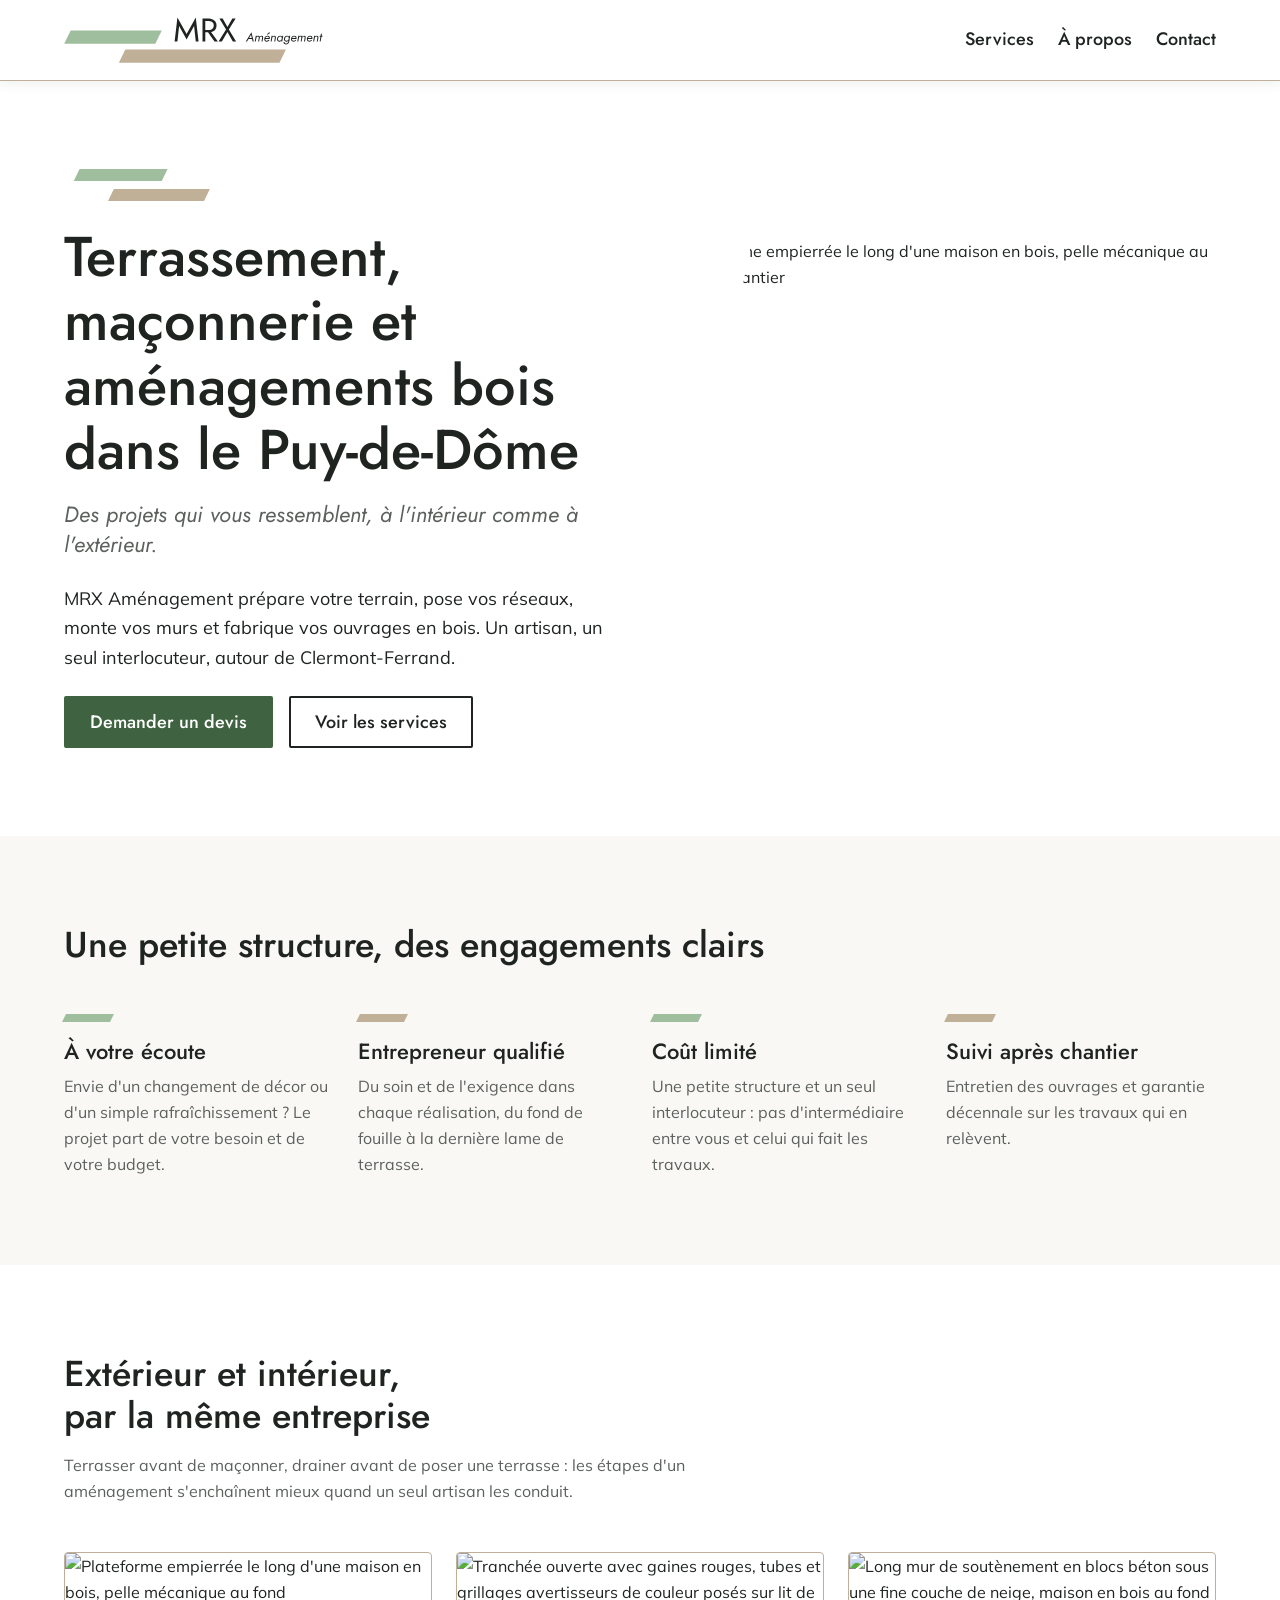
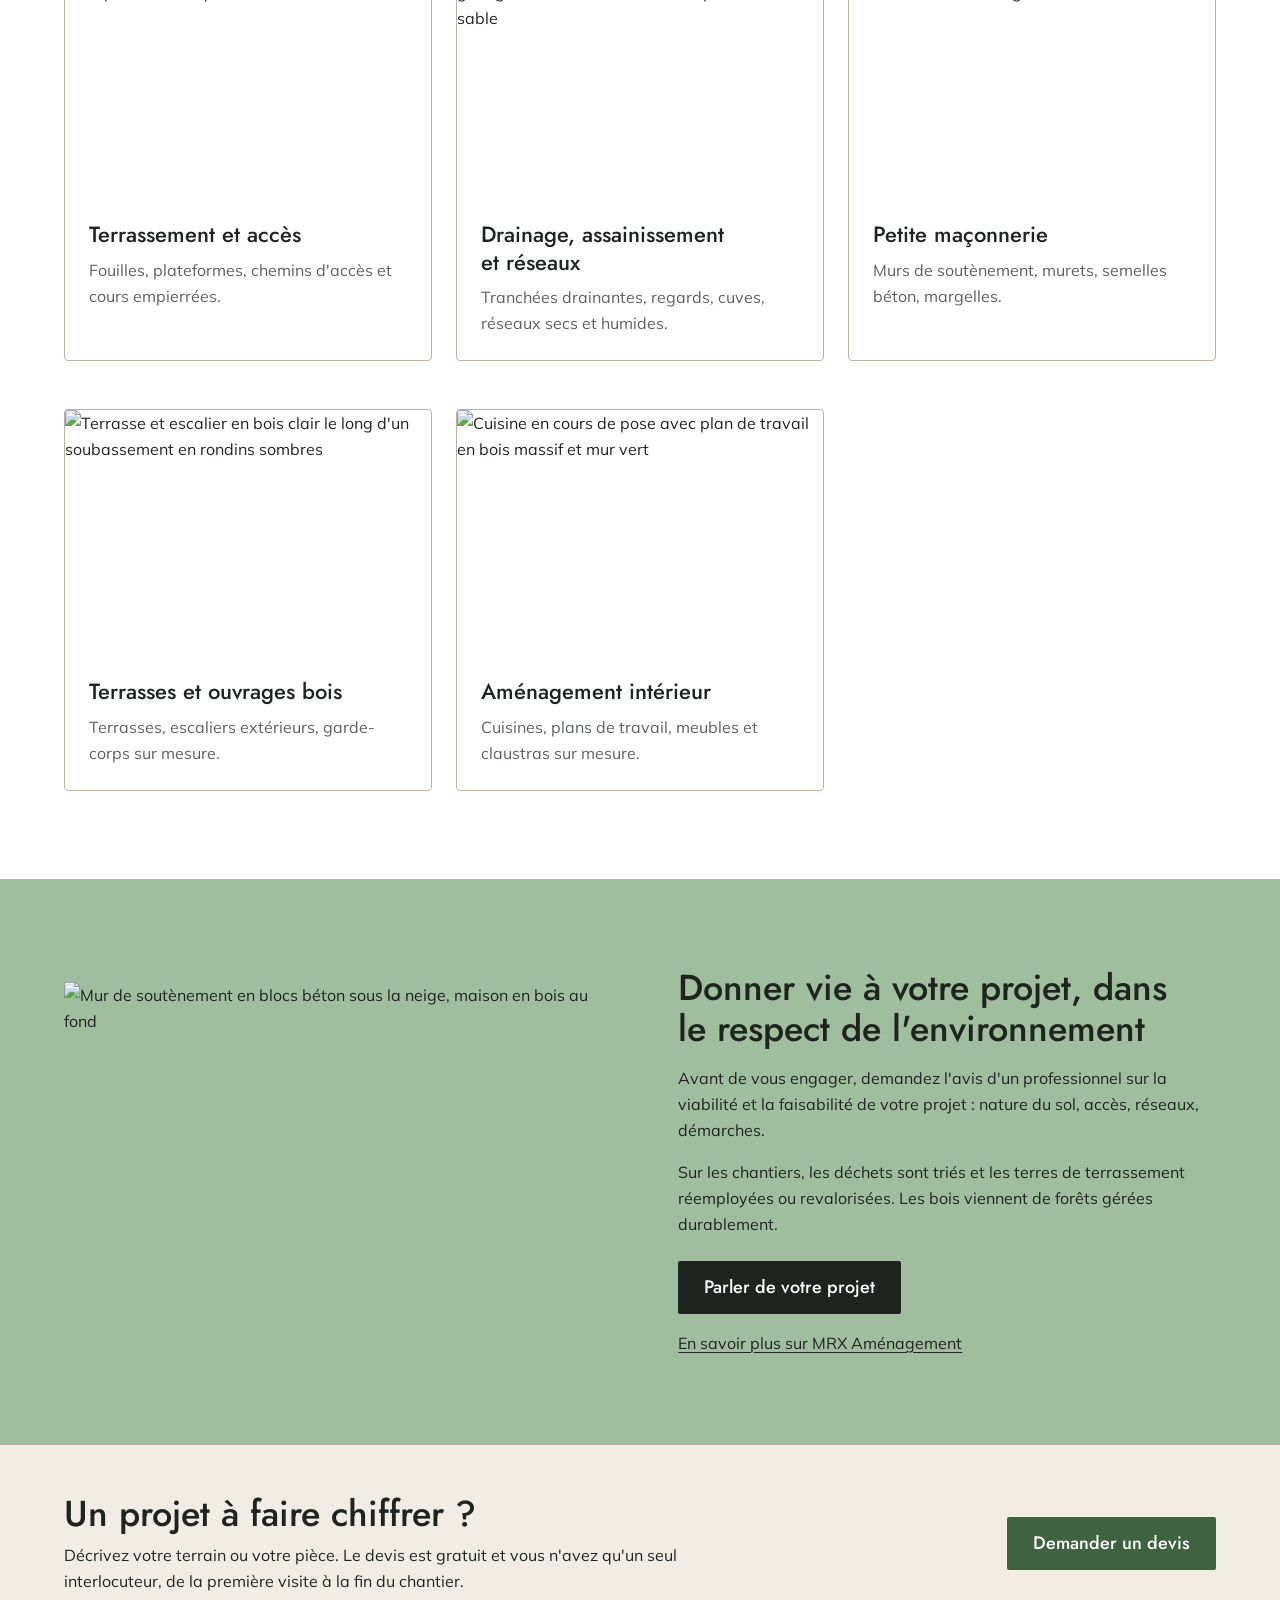
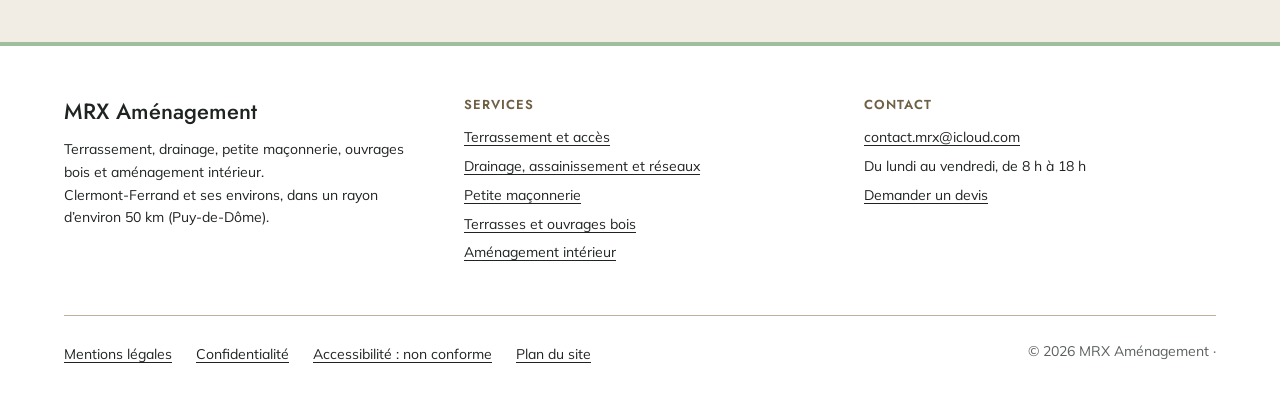
==== index.html @ b82c900b "Add files via upload" ====
<!DOCTYPE html>
<html lang="fr">
<head>
  <meta charset="utf-8">
  <meta name="viewport" content="width=device-width, initial-scale=1">
  <title>Terrassement et aménagement, Puy-de-Dôme | MRX Aménagement</title>
  <meta name="description" content="MRX Aménagement : terrassement, drainage, petite maçonnerie, terrasses bois et aménagement intérieur près de Clermont-Ferrand. Devis gratuit.">
  <link rel="canonical" href="https://www.mrx-amenagement.fr/">
  <meta property="og:type" content="website">
  <meta property="og:site_name" content="MRX Aménagement">
  <meta property="og:title" content="Terrassement et aménagement, Puy-de-Dôme">
  <meta property="og:description" content="MRX Aménagement : terrassement, drainage, petite maçonnerie, terrasses bois et aménagement intérieur près de Clermont-Ferrand. Devis gratuit.">
  <meta property="og:url" content="https://www.mrx-amenagement.fr/">
  <meta property="og:locale" content="fr_FR">
  <meta property="og:image" content="https://www.mrx-amenagement.fr/assets/img/partage-mrx-amenagement.jpg">
  <meta property="og:image:width" content="1200">
  <meta property="og:image:height" content="630">
  <meta property="og:image:alt" content="Plateforme empierrée réalisée par MRX Aménagement le long d'une maison en bois">
  <meta name="twitter:card" content="summary_large_image">
  <meta name="color-scheme" content="light dark">
  <meta name="theme-color" content="#ffffff" media="(prefers-color-scheme: light)">
  <meta name="theme-color" content="#1c221e" media="(prefers-color-scheme: dark)">
  <link rel="icon" href="favicon-96.png" type="image/png" sizes="96x96">
  <link rel="icon" href="favicon.svg" type="image/svg+xml">
  <link rel="apple-touch-icon" href="apple-touch-icon.png">
  <link rel="manifest" href="site.webmanifest">
  <link rel="preload" href="assets/fonts/jost-variable.woff2" as="font" type="font/woff2" crossorigin>
  <link rel="stylesheet" href="assets/css/style.css%3Fv=53f6c3e333.css">
  <script src="assets/js/animations.js%3Fv=d8d493b8e1" defer></script>
  <script type="application/ld+json">
{
  "@context": "https://schema.org",
  "@graph": [
    {
      "@type": "Organization",
      "@id": "https://www.mrx-amenagement.fr/#entreprise",
      "name": "MRX Aménagement",
      "url": "https://www.mrx-amenagement.fr/",
      "logo": "https://www.mrx-amenagement.fr/assets/img/logo-mrx-amenagement.png",
      "image": "https://www.mrx-amenagement.fr/assets/img/partage-mrx-amenagement.jpg",
      "description": "Terrassement, drainage, petite maçonnerie, terrasses bois et aménagement intérieur près de Clermont-Ferrand. Un seul interlocuteur, devis gratuit.",
      "email": "contact.mrx@icloud.com"
    },
    {
      "@type": "WebSite",
      "@id": "https://www.mrx-amenagement.fr/#site",
      "name": "MRX Aménagement",
      "url": "https://www.mrx-amenagement.fr/",
      "inLanguage": "fr-FR",
      "publisher": { "@id": "https://www.mrx-amenagement.fr/#entreprise" }
    }
  ]
}
  </script>

<script type="module" integrity="sha512-I1nWw2KfQnK/t/zOlALFhLrZA1yzsCzBl7DxamXdg/QF7kq+O4sYBZLl0DFCE7vP2ixPccL/k0/oqvhyDB73zQ==" src=".11ty/reload-client.js"></script></head>
<body>
  <a class="evitement" href="index.html#contenu">Aller au contenu</a>
  <header class="entete">
    <div class="conteneur entete__barre">
      <a class="entete__logo" href="index.html" aria-current="page">
        <svg class="logo" viewBox="0 400 6160 1140" width="259" height="48" role="img" aria-label="MRX Aménagement, accueil">
          <polygon class="logo__sauge" points="158,742 2325,742 2172,1060 5,1060"/>
          <polygon class="logo__sable" points="1458,1194 5278,1194 5125,1512 1305,1512"/>
          <g class="logo__texte">
            <path d="M2738.1 638.1 2915.9 956.3 3093.7 638.1 3134.3 1007H3200.6L3134.3 433.7L2915.9 829.2L2697.5 433.7L2631.2 1007H2697.5Z M3391.7 737.9 3578.9 1007H3660.8L3465.8 737.9ZM3294.2 461V1007H3360.5V461ZM3330.9 519.5H3442.4Q3477.5 519.5 3504.4 532Q3531.3 544.5 3546.5 567.9Q3561.7 591.3 3561.7 624.8Q3561.7 658.3 3546.5 681.7Q3531.3 705.1 3504.4 717.6Q3477.5 730.1 3442.4 730.1H3330.9V788.6H3442.4Q3495.4 788.6 3537.2 768.7Q3578.9 748.8 3603.5 711.8Q3628 674.7 3628 624.8Q3628 574.1 3603.5 537.4Q3578.9 500.8 3537.2 480.9Q3495.4 461 3442.4 461H3330.9Z M4004 461 3887.8 663 3773.9 461H3695.9L3854.2 720.7L3676.4 1007H3754.4L3887 778.5L4015.7 1007H4093.7L3920.5 720.7L4082 461Z"/>
            <path d="M4377.1 944H4485.1L4480.3 920H4389.4ZM4447.9 844.4 4468 929 4469.2 935 4486.6 1007H4513.9L4457.2 785.9L4324 1007H4352.8L4396 933.2L4399.3 927.8Z M4735.6 920Q4737.4 905.6 4734.9 893.3Q4732.3 881 4724.1 873.5Q4715.8 866 4700.8 866Q4686.1 866 4674.7 873.2Q4663.3 880.4 4655.2 892.7Q4653.4 884.6 4649 878.6Q4644.7 872.6 4637.6 869.3Q4630.6 866 4620.7 866Q4612.3 866 4605.1 868.7Q4597.9 871.4 4592 876.3Q4586.2 881.3 4581.4 888.2L4584.4 869H4560.7L4536.7 1007H4560.7L4575.7 921.5Q4577.2 911.9 4582.1 904.5Q4587.1 897.2 4595.1 893Q4603 888.8 4612.9 888.8Q4622.5 888.8 4626.9 893.5Q4631.2 898.1 4632.1 905.9Q4633 913.7 4631.8 923L4617.4 1007H4640.5L4655.2 922.4Q4656.7 912.8 4661.6 905.3Q4666.6 897.8 4674.6 893.3Q4682.5 888.8 4692.7 888.8Q4702.3 888.8 4706.6 893.5Q4711 898.1 4712.1 905.9Q4713.1 913.7 4711.9 923L4696.9 1007H4720.9Z M4778.2 943.7H4893.4Q4894 941.9 4894.1 940.2Q4894.3 938.6 4894.6 936.8Q4897 917.6 4892.1 901.5Q4887.1 885.5 4874.8 875.8Q4862.5 866 4842.4 866Q4824.4 866 4809.4 873.6Q4794.4 881.3 4783.8 894.2Q4773.1 907.1 4767.7 923.3Q4766.5 926.9 4765.6 930.5Q4764.7 934.1 4764.1 938Q4761.7 956.3 4767 972.6Q4772.2 989 4784.8 999.2Q4797.4 1009.4 4816.6 1009.7Q4832.8 1009.7 4845.1 1005.4Q4857.4 1001 4867.3 993Q4877.2 985.1 4885.6 975.2L4867.9 962.6Q4862.2 969.2 4855.2 974.9Q4848.1 980.6 4839.9 983.9Q4831.6 987.2 4821.7 987.2Q4807.9 986.9 4799.8 980.3Q4791.7 973.7 4789 962.5Q4786.3 951.2 4788.1 938L4790.5 929Q4793.2 917 4800.2 907.5Q4807.3 898.1 4817.6 892.4Q4828 886.7 4840.3 887Q4852 887 4858.8 892Q4865.5 896.9 4868.4 905.1Q4871.2 913.4 4870.9 923.6H4781.5ZM4901.2 800.6 4880.5 788 4829.2 835.4 4841.5 844.7Z M5014.6 923 5000.2 1007H5023.6L5038.6 920Q5040.7 905.6 5037.2 893.3Q5033.8 881 5025 873.5Q5016.1 866 5000.8 866Q4987 866 4976.5 872.1Q4966 878.3 4958.2 889.7L4961.5 869H4937.8L4913.8 1007H4937.8L4952.8 921.8Q4954.3 912.2 4959.9 904.7Q4965.4 897.2 4974 892.9Q4982.5 888.5 4992.7 888.5Q5002.6 888.5 5007.7 893.3Q5012.8 898.1 5014.3 905.9Q5015.8 913.7 5014.6 923Z M5192.2 869 5169.1 1007H5191L5215 869ZM5066.8 938Q5064.1 957.5 5070.1 973.9Q5076.1 990.2 5089.5 1000Q5102.8 1009.7 5122.3 1009.7Q5136.1 1009.7 5147.6 1004.2Q5159.2 998.6 5167.9 988.7Q5176.6 978.8 5182.3 965.8Q5188 952.7 5190.1 938Q5191.9 923.9 5190.2 911.1Q5188.6 898.4 5183.2 888.2Q5177.8 878 5168.4 872Q5158.9 866 5145.1 866Q5125.6 865.7 5109 875.3Q5092.3 884.9 5081.1 901.2Q5069.8 917.6 5066.8 938ZM5090.8 938Q5093.2 923.9 5101.1 912.5Q5109.1 901.1 5120.8 894.7Q5132.5 888.2 5145.7 888.5Q5154.7 888.8 5161.4 892.8Q5168.2 896.9 5172.7 903.8Q5177.2 910.7 5179 919.4Q5180.8 928.1 5179.3 938Q5177.5 948.2 5172.6 957.2Q5167.6 966.2 5160.4 973Q5153.2 979.7 5144.6 983.5Q5136.1 987.2 5127.1 987.2Q5113.9 987.2 5105.1 980.5Q5096.2 973.7 5092.6 962.5Q5089 951.2 5090.8 938Z M5222.2 1016Q5220.4 1033.4 5227.3 1046.9Q5234.2 1060.4 5248.1 1068.1Q5262.1 1075.7 5281.3 1075.7Q5301.1 1075.7 5317.1 1066.6Q5333.2 1057.4 5343.9 1041.2Q5354.5 1025 5357.5 1004L5380.6 869H5356.9L5333.5 1004Q5331.4 1018.7 5323.8 1030Q5316.1 1041.2 5305 1047.2Q5293.9 1053.2 5281.6 1053.2Q5269 1053.2 5260.8 1048.1Q5252.5 1043 5248.9 1034.6Q5245.3 1026.2 5245.9 1016ZM5232.7 938Q5230 957.5 5236 973.9Q5242 990.2 5255.4 1000Q5268.7 1009.7 5288.2 1009.7Q5302 1009.7 5313.5 1004.2Q5325.1 998.6 5333.8 988.7Q5342.5 978.8 5348.2 965.8Q5353.9 952.7 5356 938Q5357.8 923.9 5356.1 911.1Q5354.5 898.4 5349.1 888.2Q5343.7 878 5334.2 872Q5324.8 866 5311 866Q5291.5 865.7 5274.9 875.3Q5258.2 884.9 5246.9 901.2Q5235.7 917.6 5232.7 938ZM5256.7 938Q5259.1 923.9 5267 912.5Q5275 901.1 5286.7 894.7Q5298.4 888.2 5311.6 888.5Q5320.6 888.8 5327.3 892.8Q5334.1 896.9 5338.6 903.8Q5343.1 910.7 5344.9 919.4Q5346.7 928.1 5345.2 938Q5343.4 948.2 5338.4 957.2Q5333.5 966.2 5326.3 973Q5319.1 979.7 5310.5 983.5Q5302 987.2 5293 987.2Q5279.8 987.2 5270.9 980.5Q5262.1 973.7 5258.5 962.5Q5254.9 951.2 5256.7 938Z M5456.5 1010Q5478.7 1010 5495.5 1000.1Q5512.3 990.2 5523.1 974.9L5504.2 962.6Q5496.7 973.4 5485.1 980.5Q5473.6 987.5 5459.5 987.5Q5446.9 987.5 5438.8 982.2Q5430.7 977 5426.8 967.4Q5422.9 957.8 5422.9 945.5Q5422.9 933.8 5426.6 923.1Q5430.4 912.5 5437.3 904.4Q5444.2 896.3 5453.6 891.6Q5463.1 887 5474.5 887Q5485.6 887 5492.8 891.2Q5500 895.4 5503.7 903Q5507.5 910.7 5507.5 921.5Q5507.5 925.7 5506.3 929.8Q5505.1 933.8 5503.6 937.4L5512.9 923.6H5413.9V944H5528.8Q5530 941.6 5531 936.2Q5532.1 930.8 5532.1 926.3Q5532.1 906.5 5525.2 893.1Q5518.3 879.8 5505.8 872.9Q5493.4 866 5476 866Q5459.5 866 5445.5 872.6Q5431.6 879.2 5421.2 890.5Q5410.9 901.7 5405 916.2Q5399.2 930.8 5399.2 947Q5399.2 966.8 5406.4 980.9Q5413.6 995 5426.5 1002.5Q5439.4 1010 5456.5 1010Z M5747.2 920Q5749 905.6 5746.4 893.3Q5743.9 881 5735.6 873.5Q5727.4 866 5712.4 866Q5697.7 866 5686.3 873.2Q5674.9 880.4 5666.8 892.7Q5665 884.6 5660.6 878.6Q5656.3 872.6 5649.2 869.3Q5642.2 866 5632.3 866Q5623.9 866 5616.7 868.7Q5609.5 871.4 5603.6 876.3Q5597.8 881.3 5593 888.2L5596 869H5572.3L5548.3 1007H5572.3L5587.3 921.5Q5588.8 911.9 5593.8 904.5Q5598.7 897.2 5606.6 893Q5614.6 888.8 5624.5 888.8Q5634.1 888.8 5638.4 893.5Q5642.8 898.1 5643.7 905.9Q5644.6 913.7 5643.4 923L5629 1007H5652.1L5666.8 922.4Q5668.3 912.8 5673.2 905.3Q5678.2 897.8 5686.1 893.3Q5694.1 888.8 5704.3 888.8Q5713.9 888.8 5718.2 893.5Q5722.6 898.1 5723.6 905.9Q5724.7 913.7 5723.5 923L5708.5 1007H5732.5Z M5833.6 1010Q5855.8 1010 5872.6 1000.1Q5889.4 990.2 5900.2 974.9L5881.3 962.6Q5873.8 973.4 5862.2 980.5Q5850.7 987.5 5836.6 987.5Q5824 987.5 5815.9 982.2Q5807.8 977 5803.9 967.4Q5800 957.8 5800 945.5Q5800 933.8 5803.8 923.1Q5807.5 912.5 5814.4 904.4Q5821.3 896.3 5830.8 891.6Q5840.2 887 5851.6 887Q5862.7 887 5869.9 891.2Q5877.1 895.4 5880.8 903Q5884.6 910.7 5884.6 921.5Q5884.6 925.7 5883.4 929.8Q5882.2 933.8 5880.7 937.4L5890 923.6H5791V944H5905.9Q5907.1 941.6 5908.1 936.2Q5909.2 930.8 5909.2 926.3Q5909.2 906.5 5902.3 893.1Q5895.4 879.8 5882.9 872.9Q5870.5 866 5853.1 866Q5836.6 866 5822.6 872.6Q5808.7 879.2 5798.4 890.5Q5788 901.7 5782.1 916.2Q5776.3 930.8 5776.3 947Q5776.3 966.8 5783.5 980.9Q5790.7 995 5803.6 1002.5Q5816.5 1010 5833.6 1010Z M6026.2 923 6011.8 1007H6035.2L6050.2 920Q6052.3 905.6 6048.9 893.3Q6045.4 881 6036.5 873.5Q6027.7 866 6012.4 866Q5998.6 866 5988.1 872.1Q5977.6 878.3 5969.8 889.7L5973.1 869H5949.4L5925.4 1007H5949.4L5964.4 921.8Q5965.9 912.2 5971.4 904.7Q5977 897.2 5985.5 892.9Q5994.1 888.5 6004.3 888.5Q6014.2 888.5 6019.3 893.3Q6024.4 898.1 6025.9 905.9Q6027.4 913.7 6026.2 923Z M6082.3 869 6078.1 891.5H6145.6L6149.5 869ZM6111.4 821 6080.2 1007H6103.3L6135.7 821Z"/>
          </g>
        </svg>

      </a>
      <button class="entete__bascule" type="button" popovertarget="menu-principal">
        <span class="entete__traits" aria-hidden="true"></span>
        Menu
      </button>
      <nav id="menu-principal" popover aria-label="Navigation principale">
        <div class="menu__tete menu__volet">
          <p class="etiquette">Menu</p>
          <button class="fleche menu__fermer" type="button" popovertarget="menu-principal" popovertargetaction="hide">
            <span class="visuellement-cache">Fermer le menu</span>
          </button>
        </div>
        <ul class="menu">
          <li class="menu__volet"><a href="index.html" aria-current="page">Accueil</a></li>
          <li><a href="services/index.html">Services</a></li>
          <li><a href="a-propos/index.html">À propos</a></li>
          <li><a href="contact/index.html">Contact</a></li>
        </ul>
        <div class="menu__pied menu__volet">
          <a class="bouton" href="contact/index.html">Demander un devis</a>
          <p>Du lundi au vendredi, de 8 h à 18 h</p>
        </div>
      </nav>
    </div>
  </header>

  <main id="contenu" tabindex="-1">
    <section class="accueil">
  <div class="conteneur accueil__grille">
    <div class="accueil__texte">
      <span class="bandes" aria-hidden="true"></span>
      <h1>Terrassement, maçonnerie et aménagements bois dans le Puy-de-Dôme</h1>
      <p class="accroche">Des projets qui vous ressemblent, à l'intérieur comme à l'extérieur.</p>
      <p class="chapo">MRX Aménagement prépare votre terrain, pose vos réseaux, monte vos murs et fabrique vos ouvrages en bois. Un artisan, un seul interlocuteur, autour de Clermont-Ferrand.</p>
      <div class="boutons">
        <a class="bouton" href="contact/index.html">Demander un devis</a>
        <a class="bouton bouton--contour" href="services/index.html">Voir les services</a>
      </div>
    </div>
    <div class="accueil__photo">
      <picture><source type="image/avif" srcset="assets/img/terrassement-plateforme-empierree-maison-bois-480.avif 480w, assets/img/terrassement-plateforme-empierree-maison-bois-800.avif 800w, assets/img/terrassement-plateforme-empierree-maison-bois-1200.avif 1200w, assets/img/terrassement-plateforme-empierree-maison-bois-1600.avif 1600w" sizes="(min-width: 56rem) 50vw, 100vw"><source type="image/webp" srcset="assets/img/terrassement-plateforme-empierree-maison-bois-480.webp 480w, assets/img/terrassement-plateforme-empierree-maison-bois-800.webp 800w, assets/img/terrassement-plateforme-empierree-maison-bois-1200.webp 1200w, assets/img/terrassement-plateforme-empierree-maison-bois-1600.webp 1600w" sizes="(min-width: 56rem) 50vw, 100vw"><img src="assets/img/terrassement-plateforme-empierree-maison-bois-1600.webp" alt="Plateforme empierrée le long d'une maison en bois, pelle mécanique au fond du chantier" width="1600" height="1200" fetchpriority="high"></picture>
    </div>
  </div>
</section>

<section class="section" aria-labelledby="atouts-titre">
  <div class="conteneur">
    <div class="section__tete">
      <h2 id="atouts-titre">Une petite structure, des engagements clairs</h2>
    </div>
    <div class="grille grille--quatre">
      <div class="atout">
        <h3>À votre écoute</h3>
        <p>Envie d'un changement de décor ou d'un simple rafraîchissement ? Le projet part de votre besoin et de votre budget.</p>
      </div>
      <div class="atout">
        <h3>Entrepreneur qualifié</h3>
        <p>Du soin et de l'exigence dans chaque réalisation, du fond de fouille à la dernière lame de terrasse.</p>
      </div>
      <div class="atout">
        <h3>Coût limité</h3>
        <p>Une petite structure et un seul interlocuteur : pas d'intermédiaire entre vous et celui qui fait les travaux.</p>
      </div>
      <div class="atout">
        <h3>Suivi après chantier</h3>
        <p>Entretien des ouvrages et garantie décennale sur les travaux qui en relèvent.</p>
      </div>
    </div>
  </div>
</section>

<section class="section section--blanc" aria-labelledby="services-titre">
  <div class="conteneur">
    <div class="section__tete">
      <h2 id="services-titre">Extérieur et intérieur, par la même entreprise</h2>
      <p>Terrasser avant de maçonner, drainer avant de poser une terrasse : les étapes d'un aménagement s'enchaînent mieux quand un seul artisan les conduit.</p>
    </div>
    <div class="grille grille--large">
      <article class="carte">
        <picture><source type="image/avif" srcset="assets/img/terrassement-plateforme-empierree-maison-bois-480.avif 480w, assets/img/terrassement-plateforme-empierree-maison-bois-800.avif 800w, assets/img/terrassement-plateforme-empierree-maison-bois-1200.avif 1200w, assets/img/terrassement-plateforme-empierree-maison-bois-1600.avif 1600w" sizes="(min-width: 64rem) 33vw, (min-width: 40rem) 50vw, 100vw"><source type="image/webp" srcset="assets/img/terrassement-plateforme-empierree-maison-bois-480.webp 480w, assets/img/terrassement-plateforme-empierree-maison-bois-800.webp 800w, assets/img/terrassement-plateforme-empierree-maison-bois-1200.webp 1200w, assets/img/terrassement-plateforme-empierree-maison-bois-1600.webp 1600w" sizes="(min-width: 64rem) 33vw, (min-width: 40rem) 50vw, 100vw"><img src="assets/img/terrassement-plateforme-empierree-maison-bois-1600.webp" alt="Plateforme empierrée le long d'une maison en bois, pelle mécanique au fond" width="1600" height="1200" loading="lazy" decoding="async"></picture>
        <div class="carte__texte">
          <h3><a href="services/terrassement/index.html">Terrassement et accès</a></h3>
          <p>Fouilles, plateformes, chemins d&#39;accès et cours empierrées.</p>
        </div>
      </article>
      <article class="carte">
        <picture><source type="image/avif" srcset="assets/img/reseaux-secs-gaines-tranchee-480.avif 480w, assets/img/reseaux-secs-gaines-tranchee-800.avif 800w" sizes="(min-width: 64rem) 33vw, (min-width: 40rem) 50vw, 100vw"><source type="image/webp" srcset="assets/img/reseaux-secs-gaines-tranchee-480.webp 480w, assets/img/reseaux-secs-gaines-tranchee-800.webp 800w" sizes="(min-width: 64rem) 33vw, (min-width: 40rem) 50vw, 100vw"><img src="assets/img/reseaux-secs-gaines-tranchee-800.webp" alt="Tranchée ouverte avec gaines rouges, tubes et grillages avertisseurs de couleur posés sur lit de sable" width="800" height="550" loading="lazy" decoding="async"></picture>
        <div class="carte__texte">
          <h3><a href="services/drainage-reseaux/index.html">Drainage, assainissement et réseaux</a></h3>
          <p>Tranchées drainantes, regards, cuves, réseaux secs et humides.</p>
        </div>
      </article>
      <article class="carte">
        <picture><source type="image/avif" srcset="assets/img/mur-soutenement-blocs-beton-480.avif 480w, assets/img/mur-soutenement-blocs-beton-800.avif 800w, assets/img/mur-soutenement-blocs-beton-1200.avif 1200w, assets/img/mur-soutenement-blocs-beton-1498.avif 1498w" sizes="(min-width: 64rem) 33vw, (min-width: 40rem) 50vw, 100vw"><source type="image/webp" srcset="assets/img/mur-soutenement-blocs-beton-480.webp 480w, assets/img/mur-soutenement-blocs-beton-800.webp 800w, assets/img/mur-soutenement-blocs-beton-1200.webp 1200w, assets/img/mur-soutenement-blocs-beton-1498.webp 1498w" sizes="(min-width: 64rem) 33vw, (min-width: 40rem) 50vw, 100vw"><img src="assets/img/mur-soutenement-blocs-beton-1498.webp" alt="Long mur de soutènement en blocs béton sous une fine couche de neige, maison en bois au fond" width="1498" height="886" loading="lazy" decoding="async"></picture>
        <div class="carte__texte">
          <h3><a href="services/maconnerie/index.html">Petite maçonnerie</a></h3>
          <p>Murs de soutènement, murets, semelles béton, margelles.</p>
        </div>
      </article>
      <article class="carte">
        <picture><source type="image/avif" srcset="assets/img/terrasse-escalier-bois-480.avif 480w, assets/img/terrasse-escalier-bois-749.avif 749w" sizes="(min-width: 64rem) 33vw, (min-width: 40rem) 50vw, 100vw"><source type="image/webp" srcset="assets/img/terrasse-escalier-bois-480.webp 480w, assets/img/terrasse-escalier-bois-749.webp 749w" sizes="(min-width: 64rem) 33vw, (min-width: 40rem) 50vw, 100vw"><img src="assets/img/terrasse-escalier-bois-749.webp" alt="Terrasse et escalier en bois clair le long d'un soubassement en rondins sombres" width="749" height="323" loading="lazy" decoding="async"></picture>
        <div class="carte__texte">
          <h3><a href="services/terrasse-bois/index.html">Terrasses et ouvrages bois</a></h3>
          <p>Terrasses, escaliers extérieurs, garde-corps sur mesure.</p>
        </div>
      </article>
      <article class="carte">
        <picture><source type="image/avif" srcset="assets/img/cuisine-plan-de-travail-bois-480.avif 480w, assets/img/cuisine-plan-de-travail-bois-749.avif 749w" sizes="(min-width: 64rem) 33vw, (min-width: 40rem) 50vw, 100vw"><source type="image/webp" srcset="assets/img/cuisine-plan-de-travail-bois-480.webp 480w, assets/img/cuisine-plan-de-travail-bois-749.webp 749w" sizes="(min-width: 64rem) 33vw, (min-width: 40rem) 50vw, 100vw"><img src="assets/img/cuisine-plan-de-travail-bois-749.webp" alt="Cuisine en cours de pose avec plan de travail en bois massif et mur vert" width="749" height="541" loading="lazy" decoding="async"></picture>
        <div class="carte__texte">
          <h3><a href="services/amenagement-interieur/index.html">Aménagement intérieur</a></h3>
          <p>Cuisines, plans de travail, meubles et claustras sur mesure.</p>
        </div>
      </article>
    </div>
  </div>
</section>

<section class="section aplat" aria-labelledby="projet-titre">
  <div class="conteneur deux-colonnes">
    <div class="aplat__photo">
      <picture><source type="image/avif" srcset="assets/img/mur-soutenement-blocs-beton-480.avif 480w, assets/img/mur-soutenement-blocs-beton-800.avif 800w, assets/img/mur-soutenement-blocs-beton-1200.avif 1200w, assets/img/mur-soutenement-blocs-beton-1498.avif 1498w" sizes="(min-width: 56rem) 50vw, 100vw"><source type="image/webp" srcset="assets/img/mur-soutenement-blocs-beton-480.webp 480w, assets/img/mur-soutenement-blocs-beton-800.webp 800w, assets/img/mur-soutenement-blocs-beton-1200.webp 1200w, assets/img/mur-soutenement-blocs-beton-1498.webp 1498w" sizes="(min-width: 56rem) 50vw, 100vw"><img src="assets/img/mur-soutenement-blocs-beton-1498.webp" alt="Mur de soutènement en blocs béton sous la neige, maison en bois au fond" width="1498" height="886" loading="lazy" decoding="async"></picture>
    </div>
    <div class="pile">
      <h2 id="projet-titre">Donner vie à votre projet, dans le respect de l'environnement</h2>
      <p>Avant de vous engager, demandez l'avis d'un professionnel sur la viabilité et la faisabilité de votre projet : nature du sol, accès, réseaux, démarches.</p>
      <p>Sur les chantiers, les déchets sont triés et les terres de terrassement réemployées ou revalorisées. Les bois viennent de forêts gérées durablement.</p>
      <div class="boutons">
        <a class="bouton" href="contact/index.html">Parler de votre projet</a>
      </div>
      <p><a href="a-propos/index.html">En savoir plus sur MRX Aménagement</a></p>
    </div>
  </div>
</section>

<section class="appel" aria-labelledby="appel-titre">
  <div class="conteneur appel__contenu">
    <div>
      <h2 id="appel-titre">Un projet à faire chiffrer ?</h2>
      <p>Décrivez votre terrain ou votre pièce. Le devis est gratuit et vous n'avez qu'un seul interlocuteur, de la première visite à la fin du chantier.</p>
    </div>
    <a class="bouton" href="contact/index.html">Demander un devis</a>
  </div>
</section>


  </main>
  <footer class="pied">
    <div class="conteneur pied__colonnes">
      <div>
        <p class="pied__nom">MRX Aménagement</p>
        <p>Terrassement, drainage, petite maçonnerie, ouvrages bois et aménagement intérieur.<br>Clermont-Ferrand et ses environs, dans un rayon d’environ 50 km (Puy-de-Dôme).</p>
      </div>
      <nav aria-label="Services">
        <p class="etiquette">Services</p>
        <ul>
          <li><a href="services/terrassement/index.html">Terrassement et accès</a></li>
          <li><a href="services/drainage-reseaux/index.html">Drainage, assainissement et réseaux</a></li>
          <li><a href="services/maconnerie/index.html">Petite maçonnerie</a></li>
          <li><a href="services/terrasse-bois/index.html">Terrasses et ouvrages bois</a></li>
          <li><a href="services/amenagement-interieur/index.html">Aménagement intérieur</a></li>
        </ul>
      </nav>
      <div>
        <p class="etiquette">Contact</p>
        <ul>
          <li><a href="mailto:contact.mrx@icloud.com">contact.mrx@icloud.com</a></li>
          <li>Du lundi au vendredi, de 8 h à 18 h</li>
          <li><a href="contact/index.html">Demander un devis</a></li>
        </ul>
      </div>
    </div>
    <div class="conteneur pied__bas">
      <nav aria-label="Liens légaux">
        <ul>
          <li><a href=>Mentions légales</a></li>
          <li><a href=>Confidentialité</a></li>
          <li><a href=>Accessibilité : non conforme</a></li>
          <li><a href="../plan-du-site/index.html">Plan du site</a></li>
        </ul>
      </nav>
      <p>© 2026 MRX Aménagement ·</p>
    </div>
  </footer>

</body>
</html>
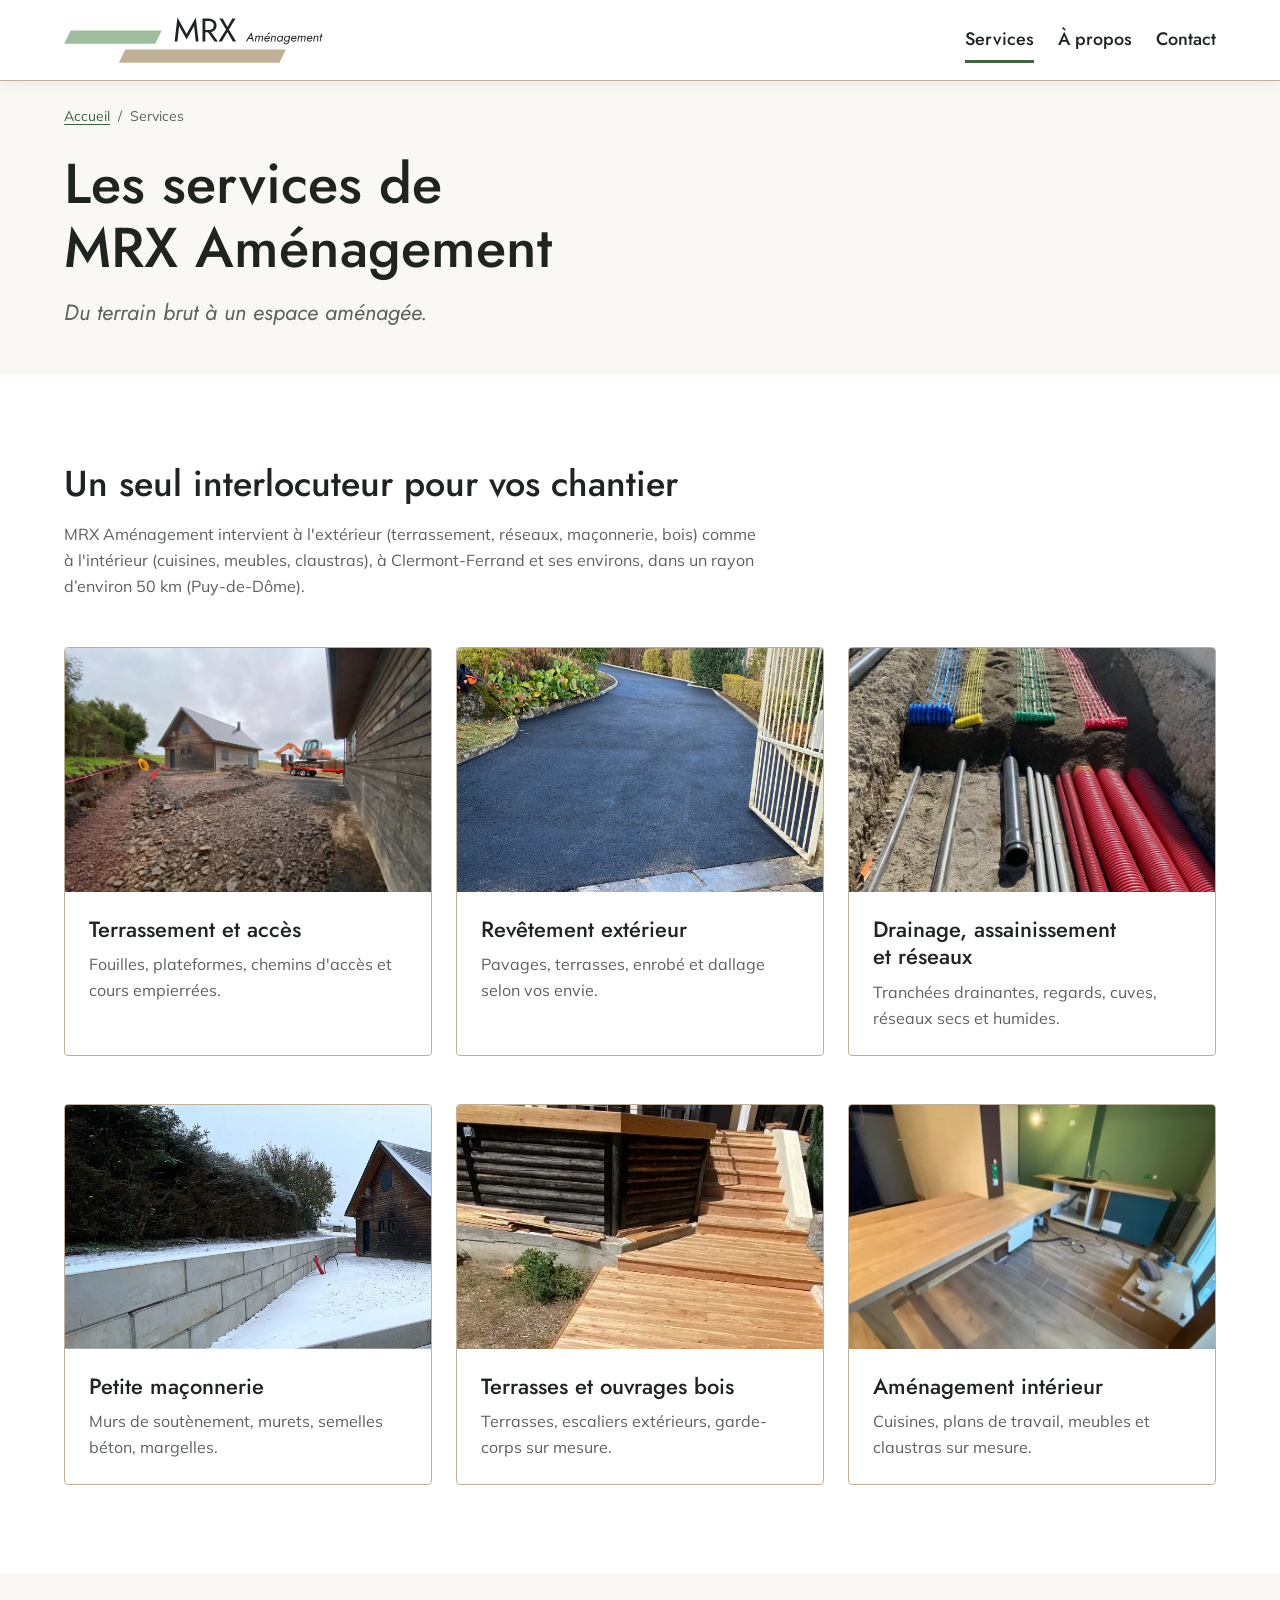
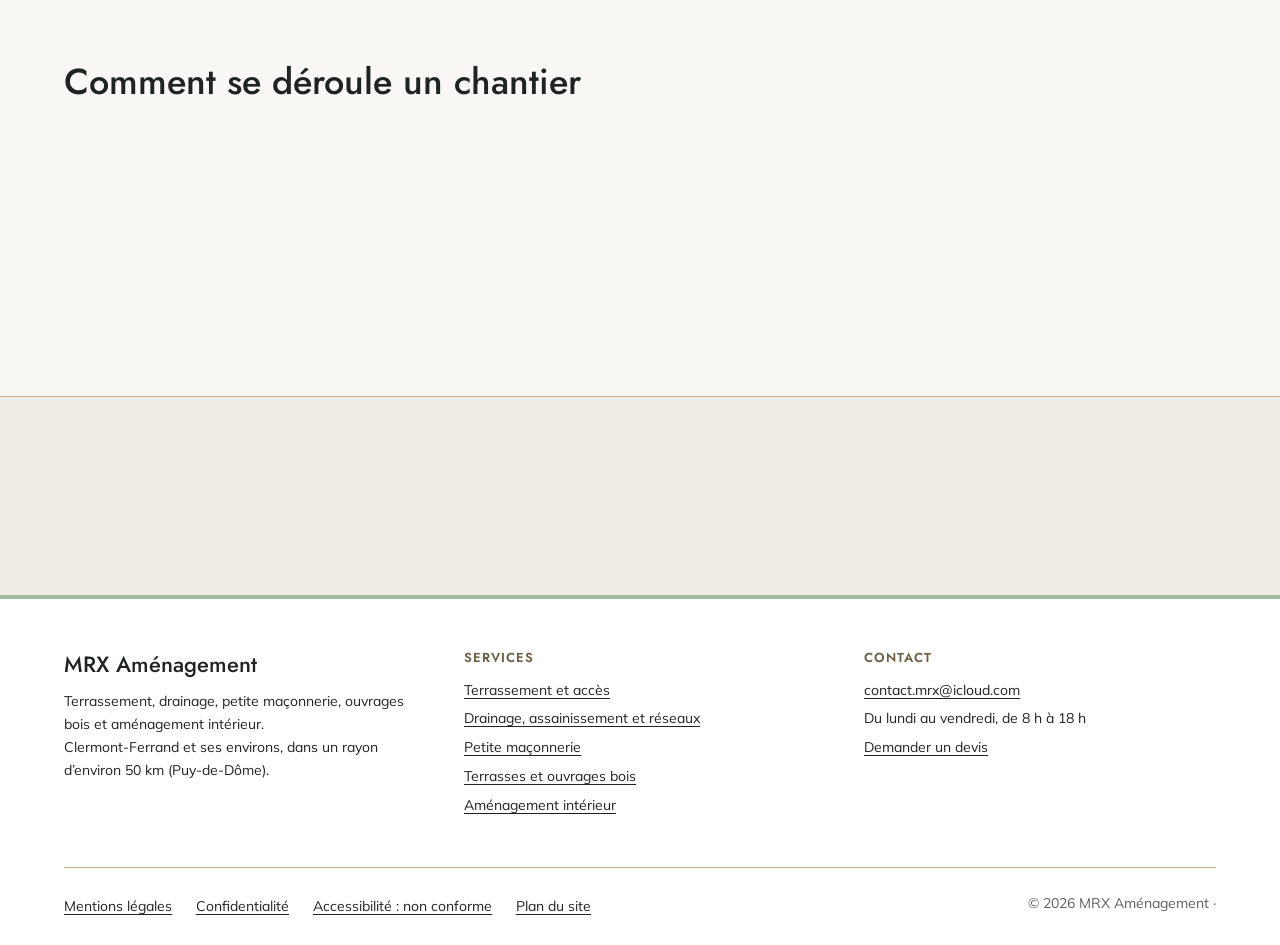
==== commit 99382241: "Add files via upload" ====
--- a/index.html
+++ b/index.html
@@ -3,14 +3,14 @@
 <head>
   <meta charset="utf-8">
   <meta name="viewport" content="width=device-width, initial-scale=1">
-  <title>Terrassement et aménagement, Puy-de-Dôme | MRX Aménagement</title>
-  <meta name="description" content="MRX Aménagement : terrassement, drainage, petite maçonnerie, terrasses bois et aménagement intérieur près de Clermont-Ferrand. Devis gratuit.">
-  <link rel="canonical" href="https://www.mrx-amenagement.fr/">
+  <title>Services : terrassement, maçonnerie, bois | MRX Aménagement</title>
+  <meta name="description" content="Tous les services de MRX Aménagement près de Clermont-Ferrand : terrassement, drainage et réseaux, petite maçonnerie, terrasses bois, aménagement intérieur.">
+  <link rel="canonical" href="https://www.mrx-amenagement.fr/services/">
   <meta property="og:type" content="website">
   <meta property="og:site_name" content="MRX Aménagement">
-  <meta property="og:title" content="Terrassement et aménagement, Puy-de-Dôme">
-  <meta property="og:description" content="MRX Aménagement : terrassement, drainage, petite maçonnerie, terrasses bois et aménagement intérieur près de Clermont-Ferrand. Devis gratuit.">
-  <meta property="og:url" content="https://www.mrx-amenagement.fr/">
+  <meta property="og:title" content="Services : terrassement, maçonnerie, bois">
+  <meta property="og:description" content="Tous les services de MRX Aménagement près de Clermont-Ferrand : terrassement, drainage et réseaux, petite maçonnerie, terrasses bois, aménagement intérieur.">
+  <meta property="og:url" content="https://www.mrx-amenagement.fr/services/">
   <meta property="og:locale" content="fr_FR">
   <meta property="og:image" content="https://www.mrx-amenagement.fr/assets/img/partage-mrx-amenagement.jpg">
   <meta property="og:image:width" content="1200">
@@ -20,45 +20,30 @@
   <meta name="color-scheme" content="light dark">
   <meta name="theme-color" content="#ffffff" media="(prefers-color-scheme: light)">
   <meta name="theme-color" content="#1c221e" media="(prefers-color-scheme: dark)">
-  <link rel="icon" href="favicon-96.png" type="image/png" sizes="96x96">
-  <link rel="icon" href="favicon.svg" type="image/svg+xml">
-  <link rel="apple-touch-icon" href="apple-touch-icon.png">
-  <link rel="manifest" href="site.webmanifest">
-  <link rel="preload" href="assets/fonts/jost-variable.woff2" as="font" type="font/woff2" crossorigin>
-  <link rel="stylesheet" href="assets/css/style.css%3Fv=53f6c3e333.css">
-  <script src="assets/js/animations.js%3Fv=d8d493b8e1" defer></script>
+  <link rel="icon" href="../favicon-96.png" type="image/png" sizes="96x96">
+  <link rel="icon" href="../favicon.svg" type="image/svg+xml">
+  <link rel="apple-touch-icon" href="../apple-touch-icon.png">
+  <link rel="manifest" href="../site.webmanifest">
+  <link rel="preload" href="../assets/fonts/jost-variable.woff2" as="font" type="font/woff2" crossorigin>
+  <link rel="stylesheet" href="../assets/css/style.css%3Fv=53f6c3e333.css">
+  <script src="../assets/js/animations.js%3Fv=d8d493b8e1" defer></script>
   <script type="application/ld+json">
 {
   "@context": "https://schema.org",
-  "@graph": [
-    {
-      "@type": "Organization",
-      "@id": "https://www.mrx-amenagement.fr/#entreprise",
-      "name": "MRX Aménagement",
-      "url": "https://www.mrx-amenagement.fr/",
-      "logo": "https://www.mrx-amenagement.fr/assets/img/logo-mrx-amenagement.png",
-      "image": "https://www.mrx-amenagement.fr/assets/img/partage-mrx-amenagement.jpg",
-      "description": "Terrassement, drainage, petite maçonnerie, terrasses bois et aménagement intérieur près de Clermont-Ferrand. Un seul interlocuteur, devis gratuit.",
-      "email": "contact.mrx@icloud.com"
-    },
-    {
-      "@type": "WebSite",
-      "@id": "https://www.mrx-amenagement.fr/#site",
-      "name": "MRX Aménagement",
-      "url": "https://www.mrx-amenagement.fr/",
-      "inLanguage": "fr-FR",
-      "publisher": { "@id": "https://www.mrx-amenagement.fr/#entreprise" }
-    }
+  "@type": "BreadcrumbList",
+  "itemListElement": [
+    { "@type": "ListItem", "position": 1, "name": "Accueil", "item": "https://www.mrx-amenagement.fr/" },
+    { "@type": "ListItem", "position": 2, "name": "Services", "item": "https://www.mrx-amenagement.fr/services/" }
   ]
 }
   </script>
 
-<script type="module" integrity="sha512-I1nWw2KfQnK/t/zOlALFhLrZA1yzsCzBl7DxamXdg/QF7kq+O4sYBZLl0DFCE7vP2ixPccL/k0/oqvhyDB73zQ==" src=".11ty/reload-client.js"></script></head>
+<script type="module" integrity="sha512-I1nWw2KfQnK/t/zOlALFhLrZA1yzsCzBl7DxamXdg/QF7kq+O4sYBZLl0DFCE7vP2ixPccL/k0/oqvhyDB73zQ==" src="../.11ty/reload-client.js"></script></head>
 <body>
   <a class="evitement" href="index.html#contenu">Aller au contenu</a>
   <header class="entete">
     <div class="conteneur entete__barre">
-      <a class="entete__logo" href="index.html" aria-current="page">
+      <a class="entete__logo" href="../index.html">
         <svg class="logo" viewBox="0 400 6160 1140" width="259" height="48" role="img" aria-label="MRX Aménagement, accueil">
           <polygon class="logo__sauge" points="158,742 2325,742 2172,1060 5,1060"/>
           <polygon class="logo__sable" points="1458,1194 5278,1194 5125,1512 1305,1512"/>
@@ -81,13 +66,13 @@
           </button>
         </div>
         <ul class="menu">
-          <li class="menu__volet"><a href="index.html" aria-current="page">Accueil</a></li>
-          <li><a href="services/index.html">Services</a></li>
-          <li><a href="a-propos/index.html">À propos</a></li>
-          <li><a href="contact/index.html">Contact</a></li>
+          <li class="menu__volet"><a href="../index.html">Accueil</a></li>
+          <li><a href="index.html" aria-current="page">Services</a></li>
+          <li><a href="../a-propos/index.html">À propos</a></li>
+          <li><a href="../contact/index.html">Contact</a></li>
         </ul>
         <div class="menu__pied menu__volet">
-          <a class="bouton" href="contact/index.html">Demander un devis</a>
+          <a class="bouton" href="../contact/index.html">Demander un devis</a>
           <p>Du lundi au vendredi, de 8 h à 18 h</p>
         </div>
       </nav>
@@ -95,110 +80,94 @@
   </header>
 
   <main id="contenu" tabindex="-1">
-    <section class="accueil">
-  <div class="conteneur accueil__grille">
-    <div class="accueil__texte">
-      <span class="bandes" aria-hidden="true"></span>
-      <h1>Terrassement, maçonnerie et aménagements bois dans le Puy-de-Dôme</h1>
-      <p class="accroche">Des projets qui vous ressemblent, à l'intérieur comme à l'extérieur.</p>
-      <p class="chapo">MRX Aménagement prépare votre terrain, pose vos réseaux, monte vos murs et fabrique vos ouvrages en bois. Un artisan, un seul interlocuteur, autour de Clermont-Ferrand.</p>
-      <div class="boutons">
-        <a class="bouton" href="contact/index.html">Demander un devis</a>
-        <a class="bouton bouton--contour" href="services/index.html">Voir les services</a>
-      </div>
-    </div>
-    <div class="accueil__photo">
-      <picture><source type="image/avif" srcset="assets/img/terrassement-plateforme-empierree-maison-bois-480.avif 480w, assets/img/terrassement-plateforme-empierree-maison-bois-800.avif 800w, assets/img/terrassement-plateforme-empierree-maison-bois-1200.avif 1200w, assets/img/terrassement-plateforme-empierree-maison-bois-1600.avif 1600w" sizes="(min-width: 56rem) 50vw, 100vw"><source type="image/webp" srcset="assets/img/terrassement-plateforme-empierree-maison-bois-480.webp 480w, assets/img/terrassement-plateforme-empierree-maison-bois-800.webp 800w, assets/img/terrassement-plateforme-empierree-maison-bois-1200.webp 1200w, assets/img/terrassement-plateforme-empierree-maison-bois-1600.webp 1600w" sizes="(min-width: 56rem) 50vw, 100vw"><img src="assets/img/terrassement-plateforme-empierree-maison-bois-1600.webp" alt="Plateforme empierrée le long d'une maison en bois, pelle mécanique au fond du chantier" width="1600" height="1200" fetchpriority="high"></picture>
+    <nav class="ariane conteneur" aria-label="Fil d'Ariane">
+      <ol>
+        <li><a href="../index.html">Accueil</a></li>
+        <li aria-current="page">Services</li>
+      </ol>
+    </nav>
+
+    <div class="conteneur page-tete">
+  <h1>Les services de MRX Aménagement</h1>
+  <p class="accroche">Du terrain brut à un espace aménagée.</p>
+</div>
+
+<section class="section section--blanc" aria-labelledby="liste-titre">
+  <div class="conteneur">
+    <div class="section__tete">
+      <h2 id="liste-titre">Un seul interlocuteur pour vos chantier</h2>
+      <p>MRX Aménagement intervient à l'extérieur (terrassement, réseaux, maçonnerie, bois) comme à l'intérieur (cuisines, meubles, claustras), à Clermont-Ferrand et ses environs, dans un rayon d’environ 50 km (Puy-de-Dôme).</p>
+    </div>
+    <div class="grille grille--large">
+      <article class="carte">
+        <img src="../assets/img/terrassement-plateforme-empierree-maison-bois.webp" alt="Plateforme empierrée le long d'une maison en bois, pelle mécanique au fond" width="1600" height="1200" loading="lazy">
+        <div class="carte__texte">
+          <h3><a href="terrassement/index.html">Terrassement et accès</a></h3>
+          <p>Fouilles, plateformes, chemins d&#39;accès et cours empierrées.</p>
+        </div>
+      </article>
+      <article class="carte">
+        <img src="../assets/img/Cours-en-enrobe.jpeg" alt="Plateforme empierrée le long d'une maison en bois, pelle mécanique au fond" width="1600" height="1200">
+        <div class="carte__texte">
+          <h3><a href="revetement-exterieur/index.html">Revêtement extérieur</a></h3>
+          <p>Pavages, terrasses, enrobé et dallage selon vos envie.</p>
+        </div>
+      </article>
+      <article class="carte">
+        <img src="../assets/img/reseaux-secs-gaines-tranchee.webp" alt="Tranchée ouverte avec gaines rouges, tubes et grillages avertisseurs de couleur posés sur lit de sable" width="800" height="550" loading="lazy">
+        <div class="carte__texte">
+          <h3><a href="drainage-reseaux/index.html">Drainage, assainissement et réseaux</a></h3>
+          <p>Tranchées drainantes, regards, cuves, réseaux secs et humides.</p>
+        </div>
+      </article>
+      <article class="carte">
+        <img src="../assets/img/mur-soutenement-blocs-beton.webp" alt="Long mur de soutènement en blocs béton sous une fine couche de neige, maison en bois au fond" width="1498" height="886" loading="lazy">
+        <div class="carte__texte">
+          <h3><a href="maconnerie/index.html">Petite maçonnerie</a></h3>
+          <p>Murs de soutènement, murets, semelles béton, margelles.</p>
+        </div>
+      </article>
+      <article class="carte">
+        <img src="../assets/img/terrasse-escalier-bois.webp" alt="Terrasse et escalier en bois clair le long d'un soubassement en rondins sombres" width="749" height="323" loading="lazy">
+        <div class="carte__texte">
+          <h3><a href="terrasse-bois/index.html">Terrasses et ouvrages bois</a></h3>
+          <p>Terrasses, escaliers extérieurs, garde-corps sur mesure.</p>
+        </div>
+      </article>
+      <article class="carte">
+        <img src="../assets/img/cuisine-plan-de-travail-bois.webp" alt="Cuisine en cours de pose avec plan de travail en bois massif et mur vert" width="749" height="541" loading="lazy">
+        <div class="carte__texte">
+          <h3><a href="amenagement-interieur/index.html">Aménagement intérieur</a></h3>
+          <p>Cuisines, plans de travail, meubles et claustras sur mesure.</p>
+        </div>
+      </article>
     </div>
   </div>
 </section>
 
-<section class="section" aria-labelledby="atouts-titre">
+<section class="section" aria-labelledby="methode-titre">
   <div class="conteneur">
     <div class="section__tete">
-      <h2 id="atouts-titre">Une petite structure, des engagements clairs</h2>
-    </div>
-    <div class="grille grille--quatre">
-      <div class="atout">
-        <h3>À votre écoute</h3>
-        <p>Envie d'un changement de décor ou d'un simple rafraîchissement ? Le projet part de votre besoin et de votre budget.</p>
-      </div>
-      <div class="atout">
-        <h3>Entrepreneur qualifié</h3>
-        <p>Du soin et de l'exigence dans chaque réalisation, du fond de fouille à la dernière lame de terrasse.</p>
-      </div>
-      <div class="atout">
-        <h3>Coût limité</h3>
-        <p>Une petite structure et un seul interlocuteur : pas d'intermédiaire entre vous et celui qui fait les travaux.</p>
-      </div>
-      <div class="atout">
-        <h3>Suivi après chantier</h3>
-        <p>Entretien des ouvrages et garantie décennale sur les travaux qui en relèvent.</p>
-      </div>
-    </div>
-  </div>
-</section>
-
-<section class="section section--blanc" aria-labelledby="services-titre">
-  <div class="conteneur">
-    <div class="section__tete">
-      <h2 id="services-titre">Extérieur et intérieur, par la même entreprise</h2>
-      <p>Terrasser avant de maçonner, drainer avant de poser une terrasse : les étapes d'un aménagement s'enchaînent mieux quand un seul artisan les conduit.</p>
-    </div>
-    <div class="grille grille--large">
-      <article class="carte">
-        <picture><source type="image/avif" srcset="assets/img/terrassement-plateforme-empierree-maison-bois-480.avif 480w, assets/img/terrassement-plateforme-empierree-maison-bois-800.avif 800w, assets/img/terrassement-plateforme-empierree-maison-bois-1200.avif 1200w, assets/img/terrassement-plateforme-empierree-maison-bois-1600.avif 1600w" sizes="(min-width: 64rem) 33vw, (min-width: 40rem) 50vw, 100vw"><source type="image/webp" srcset="assets/img/terrassement-plateforme-empierree-maison-bois-480.webp 480w, assets/img/terrassement-plateforme-empierree-maison-bois-800.webp 800w, assets/img/terrassement-plateforme-empierree-maison-bois-1200.webp 1200w, assets/img/terrassement-plateforme-empierree-maison-bois-1600.webp 1600w" sizes="(min-width: 64rem) 33vw, (min-width: 40rem) 50vw, 100vw"><img src="assets/img/terrassement-plateforme-empierree-maison-bois-1600.webp" alt="Plateforme empierrée le long d'une maison en bois, pelle mécanique au fond" width="1600" height="1200" loading="lazy" decoding="async"></picture>
-        <div class="carte__texte">
-          <h3><a href="services/terrassement/index.html">Terrassement et accès</a></h3>
-          <p>Fouilles, plateformes, chemins d&#39;accès et cours empierrées.</p>
-        </div>
-      </article>
-      <article class="carte">
-        <picture><source type="image/avif" srcset="assets/img/reseaux-secs-gaines-tranchee-480.avif 480w, assets/img/reseaux-secs-gaines-tranchee-800.avif 800w" sizes="(min-width: 64rem) 33vw, (min-width: 40rem) 50vw, 100vw"><source type="image/webp" srcset="assets/img/reseaux-secs-gaines-tranchee-480.webp 480w, assets/img/reseaux-secs-gaines-tranchee-800.webp 800w" sizes="(min-width: 64rem) 33vw, (min-width: 40rem) 50vw, 100vw"><img src="assets/img/reseaux-secs-gaines-tranchee-800.webp" alt="Tranchée ouverte avec gaines rouges, tubes et grillages avertisseurs de couleur posés sur lit de sable" width="800" height="550" loading="lazy" decoding="async"></picture>
-        <div class="carte__texte">
-          <h3><a href="services/drainage-reseaux/index.html">Drainage, assainissement et réseaux</a></h3>
-          <p>Tranchées drainantes, regards, cuves, réseaux secs et humides.</p>
-        </div>
-      </article>
-      <article class="carte">
-        <picture><source type="image/avif" srcset="assets/img/mur-soutenement-blocs-beton-480.avif 480w, assets/img/mur-soutenement-blocs-beton-800.avif 800w, assets/img/mur-soutenement-blocs-beton-1200.avif 1200w, assets/img/mur-soutenement-blocs-beton-1498.avif 1498w" sizes="(min-width: 64rem) 33vw, (min-width: 40rem) 50vw, 100vw"><source type="image/webp" srcset="assets/img/mur-soutenement-blocs-beton-480.webp 480w, assets/img/mur-soutenement-blocs-beton-800.webp 800w, assets/img/mur-soutenement-blocs-beton-1200.webp 1200w, assets/img/mur-soutenement-blocs-beton-1498.webp 1498w" sizes="(min-width: 64rem) 33vw, (min-width: 40rem) 50vw, 100vw"><img src="assets/img/mur-soutenement-blocs-beton-1498.webp" alt="Long mur de soutènement en blocs béton sous une fine couche de neige, maison en bois au fond" width="1498" height="886" loading="lazy" decoding="async"></picture>
-        <div class="carte__texte">
-          <h3><a href="services/maconnerie/index.html">Petite maçonnerie</a></h3>
-          <p>Murs de soutènement, murets, semelles béton, margelles.</p>
-        </div>
-      </article>
-      <article class="carte">
-        <picture><source type="image/avif" srcset="assets/img/terrasse-escalier-bois-480.avif 480w, assets/img/terrasse-escalier-bois-749.avif 749w" sizes="(min-width: 64rem) 33vw, (min-width: 40rem) 50vw, 100vw"><source type="image/webp" srcset="assets/img/terrasse-escalier-bois-480.webp 480w, assets/img/terrasse-escalier-bois-749.webp 749w" sizes="(min-width: 64rem) 33vw, (min-width: 40rem) 50vw, 100vw"><img src="assets/img/terrasse-escalier-bois-749.webp" alt="Terrasse et escalier en bois clair le long d'un soubassement en rondins sombres" width="749" height="323" loading="lazy" decoding="async"></picture>
-        <div class="carte__texte">
-          <h3><a href="services/terrasse-bois/index.html">Terrasses et ouvrages bois</a></h3>
-          <p>Terrasses, escaliers extérieurs, garde-corps sur mesure.</p>
-        </div>
-      </article>
-      <article class="carte">
-        <picture><source type="image/avif" srcset="assets/img/cuisine-plan-de-travail-bois-480.avif 480w, assets/img/cuisine-plan-de-travail-bois-749.avif 749w" sizes="(min-width: 64rem) 33vw, (min-width: 40rem) 50vw, 100vw"><source type="image/webp" srcset="assets/img/cuisine-plan-de-travail-bois-480.webp 480w, assets/img/cuisine-plan-de-travail-bois-749.webp 749w" sizes="(min-width: 64rem) 33vw, (min-width: 40rem) 50vw, 100vw"><img src="assets/img/cuisine-plan-de-travail-bois-749.webp" alt="Cuisine en cours de pose avec plan de travail en bois massif et mur vert" width="749" height="541" loading="lazy" decoding="async"></picture>
-        <div class="carte__texte">
-          <h3><a href="services/amenagement-interieur/index.html">Aménagement intérieur</a></h3>
-          <p>Cuisines, plans de travail, meubles et claustras sur mesure.</p>
-        </div>
-      </article>
-    </div>
-  </div>
-</section>
-
-<section class="section aplat" aria-labelledby="projet-titre">
-  <div class="conteneur deux-colonnes">
-    <div class="aplat__photo">
-      <picture><source type="image/avif" srcset="assets/img/mur-soutenement-blocs-beton-480.avif 480w, assets/img/mur-soutenement-blocs-beton-800.avif 800w, assets/img/mur-soutenement-blocs-beton-1200.avif 1200w, assets/img/mur-soutenement-blocs-beton-1498.avif 1498w" sizes="(min-width: 56rem) 50vw, 100vw"><source type="image/webp" srcset="assets/img/mur-soutenement-blocs-beton-480.webp 480w, assets/img/mur-soutenement-blocs-beton-800.webp 800w, assets/img/mur-soutenement-blocs-beton-1200.webp 1200w, assets/img/mur-soutenement-blocs-beton-1498.webp 1498w" sizes="(min-width: 56rem) 50vw, 100vw"><img src="assets/img/mur-soutenement-blocs-beton-1498.webp" alt="Mur de soutènement en blocs béton sous la neige, maison en bois au fond" width="1498" height="886" loading="lazy" decoding="async"></picture>
-    </div>
-    <div class="pile">
-      <h2 id="projet-titre">Donner vie à votre projet, dans le respect de l'environnement</h2>
-      <p>Avant de vous engager, demandez l'avis d'un professionnel sur la viabilité et la faisabilité de votre projet : nature du sol, accès, réseaux, démarches.</p>
-      <p>Sur les chantiers, les déchets sont triés et les terres de terrassement réemployées ou revalorisées. Les bois viennent de forêts gérées durablement.</p>
-      <div class="boutons">
-        <a class="bouton" href="contact/index.html">Parler de votre projet</a>
-      </div>
-      <p><a href="a-propos/index.html">En savoir plus sur MRX Aménagement</a></p>
-    </div>
+      <h2 id="methode-titre">Comment se déroule un chantier</h2>
+    </div>
+    <ol class="grille grille--quatre">
+      <li class="prestation">
+        <h3>1. Visite et écoute</h3>
+        <p>Rendez-vous sur place pour voir le terrain ou la pièce, comprendre l'usage attendu et relever les contraintes.</p>
+      </li>
+      <li class="prestation">
+        <h3>2. Étude et devis</h3>
+        <p>Analyse technique, plans détaillés quand le projet le demande, puis devis gratuit et détaillé.</p>
+      </li>
+      <li class="prestation">
+        <h3>3. Travaux</h3>
+        <p>Réalisation par l'artisan qui a étudié le projet. Vous êtes informé de l'avancement à chaque étape.</p>
+      </li>
+      <li class="prestation">
+        <h3>4. Réception et suivi</h3>
+        <p>Chantier rangé, déchets triés et évacués. Entretien possible par la suite, garantie décennale sur les travaux concernés.</p>
+      </li>
+    </ol>
   </div>
 </section>
 
@@ -208,7 +177,7 @@
       <h2 id="appel-titre">Un projet à faire chiffrer ?</h2>
       <p>Décrivez votre terrain ou votre pièce. Le devis est gratuit et vous n'avez qu'un seul interlocuteur, de la première visite à la fin du chantier.</p>
     </div>
-    <a class="bouton" href="contact/index.html">Demander un devis</a>
+    <a class="bouton" href="../contact/index.html">Demander un devis</a>
   </div>
 </section>
 
@@ -223,11 +192,11 @@
       <nav aria-label="Services">
         <p class="etiquette">Services</p>
         <ul>
-          <li><a href="services/terrassement/index.html">Terrassement et accès</a></li>
-          <li><a href="services/drainage-reseaux/index.html">Drainage, assainissement et réseaux</a></li>
-          <li><a href="services/maconnerie/index.html">Petite maçonnerie</a></li>
-          <li><a href="services/terrasse-bois/index.html">Terrasses et ouvrages bois</a></li>
-          <li><a href="services/amenagement-interieur/index.html">Aménagement intérieur</a></li>
+          <li><a href="terrassement/index.html">Terrassement et accès</a></li>
+          <li><a href="drainage-reseaux/index.html">Drainage, assainissement et réseaux</a></li>
+          <li><a href="maconnerie/index.html">Petite maçonnerie</a></li>
+          <li><a href="terrasse-bois/index.html">Terrasses et ouvrages bois</a></li>
+          <li><a href="amenagement-interieur/index.html">Aménagement intérieur</a></li>
         </ul>
       </nav>
       <div>
@@ -235,7 +204,7 @@
         <ul>
           <li><a href="mailto:contact.mrx@icloud.com">contact.mrx@icloud.com</a></li>
           <li>Du lundi au vendredi, de 8 h à 18 h</li>
-          <li><a href="contact/index.html">Demander un devis</a></li>
+          <li><a href="../contact/index.html">Demander un devis</a></li>
         </ul>
       </div>
     </div>
@@ -248,7 +217,7 @@
           <li><a href="../plan-du-site/index.html">Plan du site</a></li>
         </ul>
       </nav>
-      <p>© 2026 MRX Aménagement ·</p>
+      <p>© 2026 MRX Aménagement · </p>
     </div>
   </footer>
 
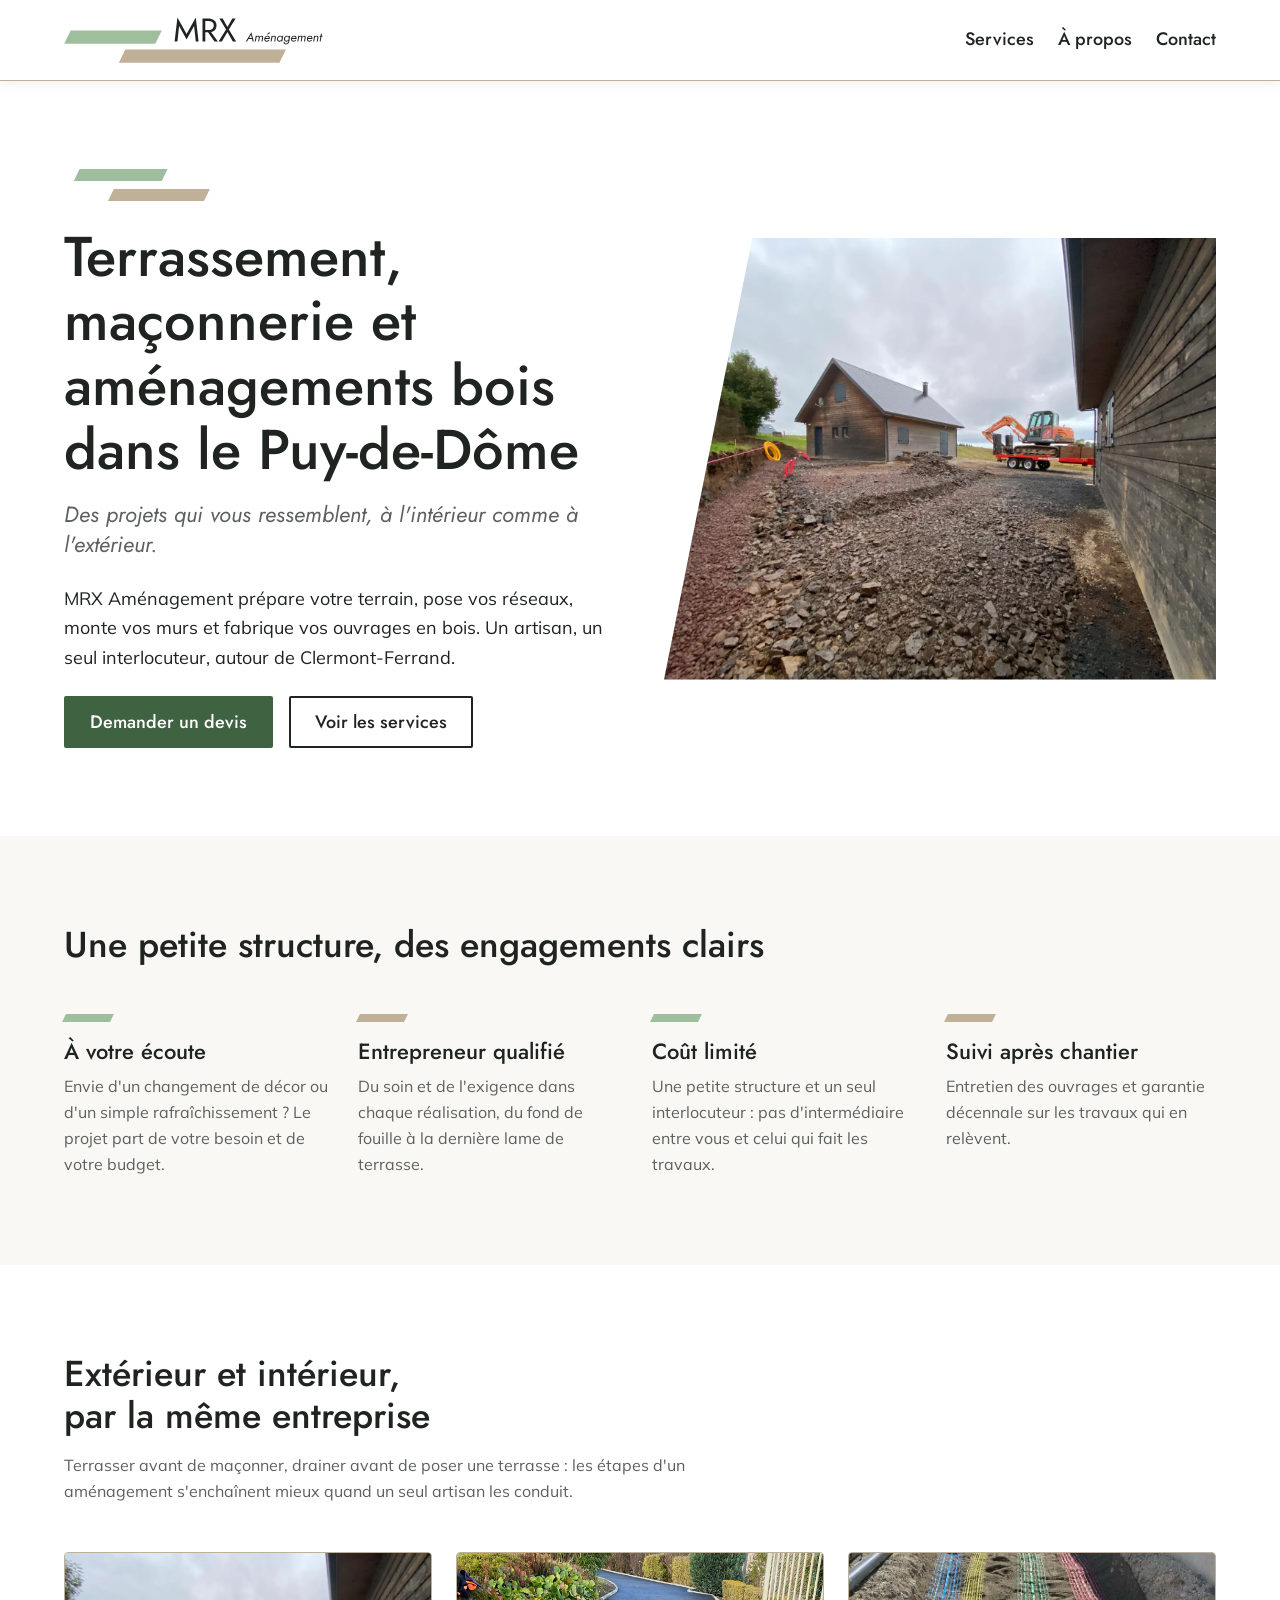
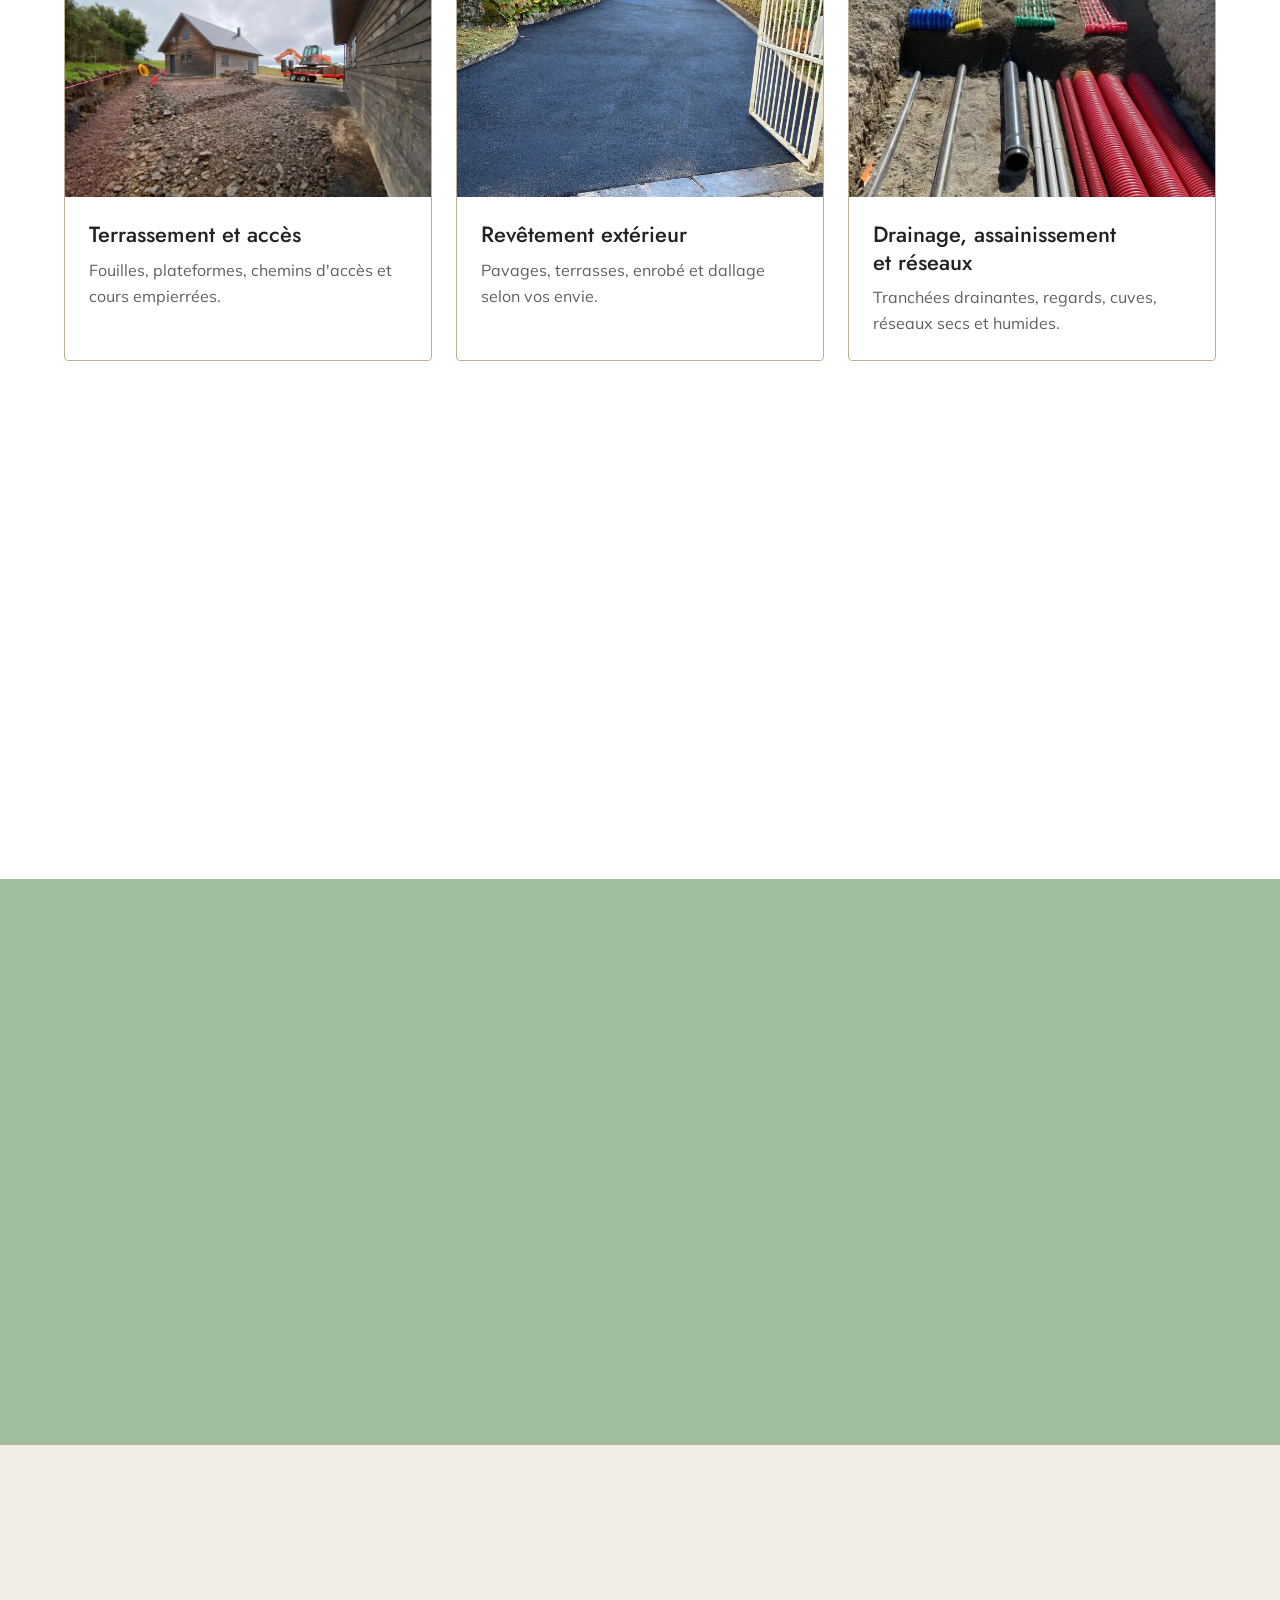
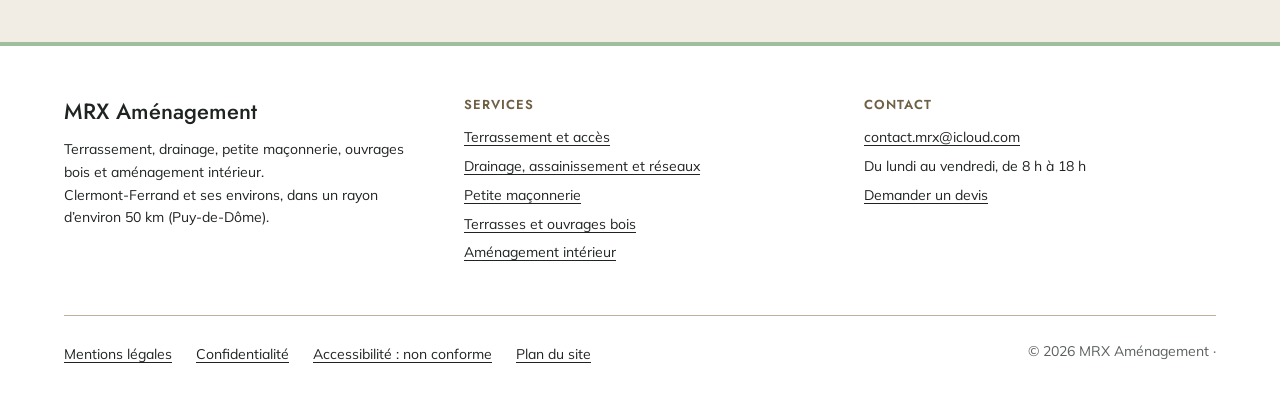
==== commit fa934587: "Add files via upload" ====
--- a/index.html
+++ b/index.html
@@ -3,14 +3,14 @@
 <head>
   <meta charset="utf-8">
   <meta name="viewport" content="width=device-width, initial-scale=1">
-  <title>Services : terrassement, maçonnerie, bois | MRX Aménagement</title>
-  <meta name="description" content="Tous les services de MRX Aménagement près de Clermont-Ferrand : terrassement, drainage et réseaux, petite maçonnerie, terrasses bois, aménagement intérieur.">
-  <link rel="canonical" href="https://www.mrx-amenagement.fr/services/">
+  <title>Terrassement et aménagement, Puy-de-Dôme | MRX Aménagement</title>
+  <meta name="description" content="MRX Aménagement : terrassement, drainage, petite maçonnerie, terrasses bois et aménagement intérieur près de Clermont-Ferrand. Devis gratuit.">
+  <link rel="canonical" href="https://www.mrx-amenagement.fr/">
   <meta property="og:type" content="website">
   <meta property="og:site_name" content="MRX Aménagement">
-  <meta property="og:title" content="Services : terrassement, maçonnerie, bois">
-  <meta property="og:description" content="Tous les services de MRX Aménagement près de Clermont-Ferrand : terrassement, drainage et réseaux, petite maçonnerie, terrasses bois, aménagement intérieur.">
-  <meta property="og:url" content="https://www.mrx-amenagement.fr/services/">
+  <meta property="og:title" content="Terrassement et aménagement, Puy-de-Dôme">
+  <meta property="og:description" content="MRX Aménagement : terrassement, drainage, petite maçonnerie, terrasses bois et aménagement intérieur près de Clermont-Ferrand. Devis gratuit.">
+  <meta property="og:url" content="https://www.mrx-amenagement.fr/">
   <meta property="og:locale" content="fr_FR">
   <meta property="og:image" content="https://www.mrx-amenagement.fr/assets/img/partage-mrx-amenagement.jpg">
   <meta property="og:image:width" content="1200">
@@ -20,30 +20,45 @@
   <meta name="color-scheme" content="light dark">
   <meta name="theme-color" content="#ffffff" media="(prefers-color-scheme: light)">
   <meta name="theme-color" content="#1c221e" media="(prefers-color-scheme: dark)">
-  <link rel="icon" href="../favicon-96.png" type="image/png" sizes="96x96">
-  <link rel="icon" href="../favicon.svg" type="image/svg+xml">
-  <link rel="apple-touch-icon" href="../apple-touch-icon.png">
-  <link rel="manifest" href="../site.webmanifest">
-  <link rel="preload" href="../assets/fonts/jost-variable.woff2" as="font" type="font/woff2" crossorigin>
-  <link rel="stylesheet" href="../assets/css/style.css%3Fv=53f6c3e333.css">
-  <script src="../assets/js/animations.js%3Fv=d8d493b8e1" defer></script>
+  <link rel="icon" href="favicon-96.png" type="image/png" sizes="96x96">
+  <link rel="icon" href="favicon.svg" type="image/svg+xml">
+  <link rel="apple-touch-icon" href="apple-touch-icon.png">
+  <link rel="manifest" href="site.webmanifest">
+  <link rel="preload" href="assets/fonts/jost-variable.woff2" as="font" type="font/woff2" crossorigin>
+  <link rel="stylesheet" href="assets/css/style.css%3Fv=53f6c3e333.css">
+  <script src="assets/js/animations.js%3Fv=d8d493b8e1" defer></script>
   <script type="application/ld+json">
 {
   "@context": "https://schema.org",
-  "@type": "BreadcrumbList",
-  "itemListElement": [
-    { "@type": "ListItem", "position": 1, "name": "Accueil", "item": "https://www.mrx-amenagement.fr/" },
-    { "@type": "ListItem", "position": 2, "name": "Services", "item": "https://www.mrx-amenagement.fr/services/" }
+  "@graph": [
+    {
+      "@type": "Organization",
+      "@id": "https://www.mrx-amenagement.fr/#entreprise",
+      "name": "MRX Aménagement",
+      "url": "https://www.mrx-amenagement.fr/",
+      "logo": "https://www.mrx-amenagement.fr/assets/img/logo-mrx-amenagement.png",
+      "image": "https://www.mrx-amenagement.fr/assets/img/partage-mrx-amenagement.jpg",
+      "description": "Terrassement, drainage, petite maçonnerie, terrasses bois et aménagement intérieur près de Clermont-Ferrand. Un seul interlocuteur, devis gratuit.",
+      "email": "contact.mrx@icloud.com"
+    },
+    {
+      "@type": "WebSite",
+      "@id": "https://www.mrx-amenagement.fr/#site",
+      "name": "MRX Aménagement",
+      "url": "https://www.mrx-amenagement.fr/",
+      "inLanguage": "fr-FR",
+      "publisher": { "@id": "https://www.mrx-amenagement.fr/#entreprise" }
+    }
   ]
 }
   </script>
 
-<script type="module" integrity="sha512-I1nWw2KfQnK/t/zOlALFhLrZA1yzsCzBl7DxamXdg/QF7kq+O4sYBZLl0DFCE7vP2ixPccL/k0/oqvhyDB73zQ==" src="../.11ty/reload-client.js"></script></head>
+<script type="module" integrity="sha512-I1nWw2KfQnK/t/zOlALFhLrZA1yzsCzBl7DxamXdg/QF7kq+O4sYBZLl0DFCE7vP2ixPccL/k0/oqvhyDB73zQ==" src=".11ty/reload-client.js"></script></head>
 <body>
   <a class="evitement" href="index.html#contenu">Aller au contenu</a>
   <header class="entete">
     <div class="conteneur entete__barre">
-      <a class="entete__logo" href="../index.html">
+      <a class="entete__logo" href="index.html" aria-current="page">
         <svg class="logo" viewBox="0 400 6160 1140" width="259" height="48" role="img" aria-label="MRX Aménagement, accueil">
           <polygon class="logo__sauge" points="158,742 2325,742 2172,1060 5,1060"/>
           <polygon class="logo__sable" points="1458,1194 5278,1194 5125,1512 1305,1512"/>
@@ -66,13 +81,13 @@
           </button>
         </div>
         <ul class="menu">
-          <li class="menu__volet"><a href="../index.html">Accueil</a></li>
-          <li><a href="index.html" aria-current="page">Services</a></li>
-          <li><a href="../a-propos/index.html">À propos</a></li>
-          <li><a href="../contact/index.html">Contact</a></li>
+          <li class="menu__volet"><a href="index.html" aria-current="page">Accueil</a></li>
+          <li><a href="services/index.html">Services</a></li>
+          <li><a href="a-propos/index.html">À propos</a></li>
+          <li><a href="contact/index.html">Contact</a></li>
         </ul>
         <div class="menu__pied menu__volet">
-          <a class="bouton" href="../contact/index.html">Demander un devis</a>
+          <a class="bouton" href="contact/index.html">Demander un devis</a>
           <p>Du lundi au vendredi, de 8 h à 18 h</p>
         </div>
       </nav>
@@ -80,94 +95,117 @@
   </header>
 
   <main id="contenu" tabindex="-1">
-    <nav class="ariane conteneur" aria-label="Fil d'Ariane">
-      <ol>
-        <li><a href="../index.html">Accueil</a></li>
-        <li aria-current="page">Services</li>
-      </ol>
-    </nav>
-
-    <div class="conteneur page-tete">
-  <h1>Les services de MRX Aménagement</h1>
-  <p class="accroche">Du terrain brut à un espace aménagée.</p>
-</div>
-
-<section class="section section--blanc" aria-labelledby="liste-titre">
+    <section class="accueil">
+  <div class="conteneur accueil__grille">
+    <div class="accueil__texte">
+      <span class="bandes" aria-hidden="true"></span>
+      <h1>Terrassement, maçonnerie et aménagements bois dans le Puy-de-Dôme</h1>
+      <p class="accroche">Des projets qui vous ressemblent, à l'intérieur comme à l'extérieur.</p>
+      <p class="chapo">MRX Aménagement prépare votre terrain, pose vos réseaux, monte vos murs et fabrique vos ouvrages en bois. Un artisan, un seul interlocuteur, autour de Clermont-Ferrand.</p>
+      <div class="boutons">
+        <a class="bouton" href="contact/index.html">Demander un devis</a>
+        <a class="bouton bouton--contour" href="services/index.html">Voir les services</a>
+      </div>
+    </div>
+    <div class="accueil__photo">
+      <img src="assets/img/terrassement-plateforme-empierree-maison-bois.webp" alt="Plateforme empierrée le long d'une maison en bois, pelle mécanique au fond" width="1600" height="1200" loading="lazy">
+    </div>
+  </div>
+</section>
+
+<section class="section" aria-labelledby="atouts-titre">
   <div class="conteneur">
     <div class="section__tete">
-      <h2 id="liste-titre">Un seul interlocuteur pour vos chantier</h2>
-      <p>MRX Aménagement intervient à l'extérieur (terrassement, réseaux, maçonnerie, bois) comme à l'intérieur (cuisines, meubles, claustras), à Clermont-Ferrand et ses environs, dans un rayon d’environ 50 km (Puy-de-Dôme).</p>
-    </div>
-    <div class="grille grille--large">
-      <article class="carte">
-        <img src="../assets/img/terrassement-plateforme-empierree-maison-bois.webp" alt="Plateforme empierrée le long d'une maison en bois, pelle mécanique au fond" width="1600" height="1200" loading="lazy">
-        <div class="carte__texte">
-          <h3><a href="terrassement/index.html">Terrassement et accès</a></h3>
-          <p>Fouilles, plateformes, chemins d&#39;accès et cours empierrées.</p>
-        </div>
-      </article>
-      <article class="carte">
-        <img src="../assets/img/Cours-en-enrobe.jpeg" alt="Plateforme empierrée le long d'une maison en bois, pelle mécanique au fond" width="1600" height="1200">
-        <div class="carte__texte">
-          <h3><a href="revetement-exterieur/index.html">Revêtement extérieur</a></h3>
-          <p>Pavages, terrasses, enrobé et dallage selon vos envie.</p>
-        </div>
-      </article>
-      <article class="carte">
-        <img src="../assets/img/reseaux-secs-gaines-tranchee.webp" alt="Tranchée ouverte avec gaines rouges, tubes et grillages avertisseurs de couleur posés sur lit de sable" width="800" height="550" loading="lazy">
-        <div class="carte__texte">
-          <h3><a href="drainage-reseaux/index.html">Drainage, assainissement et réseaux</a></h3>
-          <p>Tranchées drainantes, regards, cuves, réseaux secs et humides.</p>
-        </div>
-      </article>
-      <article class="carte">
-        <img src="../assets/img/mur-soutenement-blocs-beton.webp" alt="Long mur de soutènement en blocs béton sous une fine couche de neige, maison en bois au fond" width="1498" height="886" loading="lazy">
-        <div class="carte__texte">
-          <h3><a href="maconnerie/index.html">Petite maçonnerie</a></h3>
-          <p>Murs de soutènement, murets, semelles béton, margelles.</p>
-        </div>
-      </article>
-      <article class="carte">
-        <img src="../assets/img/terrasse-escalier-bois.webp" alt="Terrasse et escalier en bois clair le long d'un soubassement en rondins sombres" width="749" height="323" loading="lazy">
-        <div class="carte__texte">
-          <h3><a href="terrasse-bois/index.html">Terrasses et ouvrages bois</a></h3>
-          <p>Terrasses, escaliers extérieurs, garde-corps sur mesure.</p>
-        </div>
-      </article>
-      <article class="carte">
-        <img src="../assets/img/cuisine-plan-de-travail-bois.webp" alt="Cuisine en cours de pose avec plan de travail en bois massif et mur vert" width="749" height="541" loading="lazy">
-        <div class="carte__texte">
-          <h3><a href="amenagement-interieur/index.html">Aménagement intérieur</a></h3>
-          <p>Cuisines, plans de travail, meubles et claustras sur mesure.</p>
-        </div>
-      </article>
-    </div>
-  </div>
-</section>
-
-<section class="section" aria-labelledby="methode-titre">
+      <h2 id="atouts-titre">Une petite structure, des engagements clairs</h2>
+    </div>
+    <div class="grille grille--quatre">
+      <div class="atout">
+        <h3>À votre écoute</h3>
+        <p>Envie d'un changement de décor ou d'un simple rafraîchissement ? Le projet part de votre besoin et de votre budget.</p>
+      </div>
+      <div class="atout">
+        <h3>Entrepreneur qualifié</h3>
+        <p>Du soin et de l'exigence dans chaque réalisation, du fond de fouille à la dernière lame de terrasse.</p>
+      </div>
+      <div class="atout">
+        <h3>Coût limité</h3>
+        <p>Une petite structure et un seul interlocuteur : pas d'intermédiaire entre vous et celui qui fait les travaux.</p>
+      </div>
+      <div class="atout">
+        <h3>Suivi après chantier</h3>
+        <p>Entretien des ouvrages et garantie décennale sur les travaux qui en relèvent.</p>
+      </div>
+    </div>
+  </div>
+</section>
+
+<section class="section section--blanc" aria-labelledby="services-titre">
   <div class="conteneur">
     <div class="section__tete">
-      <h2 id="methode-titre">Comment se déroule un chantier</h2>
-    </div>
-    <ol class="grille grille--quatre">
-      <li class="prestation">
-        <h3>1. Visite et écoute</h3>
-        <p>Rendez-vous sur place pour voir le terrain ou la pièce, comprendre l'usage attendu et relever les contraintes.</p>
-      </li>
-      <li class="prestation">
-        <h3>2. Étude et devis</h3>
-        <p>Analyse technique, plans détaillés quand le projet le demande, puis devis gratuit et détaillé.</p>
-      </li>
-      <li class="prestation">
-        <h3>3. Travaux</h3>
-        <p>Réalisation par l'artisan qui a étudié le projet. Vous êtes informé de l'avancement à chaque étape.</p>
-      </li>
-      <li class="prestation">
-        <h3>4. Réception et suivi</h3>
-        <p>Chantier rangé, déchets triés et évacués. Entretien possible par la suite, garantie décennale sur les travaux concernés.</p>
-      </li>
-    </ol>
+      <h2 id="services-titre">Extérieur et intérieur, par la même entreprise</h2>
+      <p>Terrasser avant de maçonner, drainer avant de poser une terrasse : les étapes d'un aménagement s'enchaînent mieux quand un seul artisan les conduit.</p>
+    </div>
+    <div class="grille grille--large">
+      <article class="carte">
+        <img src="assets/img/terrassement-plateforme-empierree-maison-bois.webp" alt="Plateforme empierrée le long d'une maison en bois, pelle mécanique au fond" width="1600" height="1200" loading="lazy">
+        <div class="carte__texte">
+          <h3><a href="services/terrassement/index.html">Terrassement et accès</a></h3>
+          <p>Fouilles, plateformes, chemins d&#39;accès et cours empierrées.</p>
+        </div>
+      </article>
+      <article class="carte">
+        <img src="assets/img/Cours-en-enrobe.jpeg" alt="Plateforme empierrée le long d'une maison en bois, pelle mécanique au fond" width="1600" height="1200">
+        <div class="carte__texte">
+          <h3><a href="services/revetement-exterieur/index.html">Revêtement extérieur</a></h3>
+          <p>Pavages, terrasses, enrobé et dallage selon vos envie.</p>
+        </div>
+      </article>
+      <article class="carte">
+        <img src="assets/img/reseaux-secs-gaines-tranchee.webp" alt="Tranchée ouverte avec gaines rouges, tubes et grillages avertisseurs de couleur posés sur lit de sable" width="800" height="550" loading="lazy">
+        <div class="carte__texte">
+          <h3><a href="services/drainage-reseaux/index.html">Drainage, assainissement et réseaux</a></h3>
+          <p>Tranchées drainantes, regards, cuves, réseaux secs et humides.</p>
+        </div>
+      </article>
+      <article class="carte">
+        <img src="assets/img/mur-soutenement-blocs-beton.webp" alt="Long mur de soutènement en blocs béton sous une fine couche de neige, maison en bois au fond" width="1498" height="886" loading="lazy">
+        <div class="carte__texte">
+          <h3><a href="services/maconnerie/index.html">Petite maçonnerie</a></h3>
+          <p>Murs de soutènement, murets, semelles béton, margelles.</p>
+        </div>
+      </article>
+      <article class="carte">
+        <img src="assets/img/terrasse-escalier-bois.webp" alt="Terrasse et escalier en bois clair le long d'un soubassement en rondins sombres" width="749" height="323" loading="lazy">
+        <div class="carte__texte">
+          <h3><a href="services/terrasse-bois/index.html">Terrasses et ouvrages bois</a></h3>
+          <p>Terrasses, escaliers extérieurs, garde-corps sur mesure.</p>
+        </div>
+      </article>
+      <article class="carte">
+        <img src="assets/img/cuisine-plan-de-travail-bois.webp" alt="Cuisine en cours de pose avec plan de travail en bois massif et mur vert" width="749" height="541" loading="lazy">
+        <div class="carte__texte">
+          <h3><a href="services/amenagement-interieur/index.html">Aménagement intérieur</a></h3>
+          <p>Cuisines, plans de travail, meubles et claustras sur mesure.</p>
+        </div>
+      </article>
+    </div>
+  </div>
+</section>
+
+<section class="section aplat" aria-labelledby="projet-titre">
+  <div class="conteneur deux-colonnes">
+    <div class="aplat__photo">
+      <img src="assets/img/mur-soutenement-blocs-beton.webp" alt="Mur de soutènement en blocs béton sous la neige, maison en bois au fond" width="1498" height="886" loading="lazy">
+    </div>
+    <div class="pile">
+      <h2 id="projet-titre">Donner vie à votre projet, dans le respect de l'environnement</h2>
+      <p>Avant de vous engager, demandez l'avis d'un professionnel sur la viabilité et la faisabilité de votre projet : nature du sol, accès, réseaux, démarches.</p>
+      <p>Sur les chantiers, les déchets sont triés et les terres de terrassement réemployées ou revalorisées. Les bois viennent de forêts gérées durablement.</p>
+      <div class="boutons">
+        <a class="bouton" href="contact/index.html">Parler de votre projet</a>
+      </div>
+      <p><a href="a-propos/index.html">En savoir plus sur MRX Aménagement</a></p>
+    </div>
   </div>
 </section>
 
@@ -177,7 +215,7 @@
       <h2 id="appel-titre">Un projet à faire chiffrer ?</h2>
       <p>Décrivez votre terrain ou votre pièce. Le devis est gratuit et vous n'avez qu'un seul interlocuteur, de la première visite à la fin du chantier.</p>
     </div>
-    <a class="bouton" href="../contact/index.html">Demander un devis</a>
+    <a class="bouton" href="contact/index.html">Demander un devis</a>
   </div>
 </section>
 
@@ -192,11 +230,11 @@
       <nav aria-label="Services">
         <p class="etiquette">Services</p>
         <ul>
-          <li><a href="terrassement/index.html">Terrassement et accès</a></li>
-          <li><a href="drainage-reseaux/index.html">Drainage, assainissement et réseaux</a></li>
-          <li><a href="maconnerie/index.html">Petite maçonnerie</a></li>
-          <li><a href="terrasse-bois/index.html">Terrasses et ouvrages bois</a></li>
-          <li><a href="amenagement-interieur/index.html">Aménagement intérieur</a></li>
+          <li><a href="services/terrassement/index.html">Terrassement et accès</a></li>
+          <li><a href="services/drainage-reseaux/index.html">Drainage, assainissement et réseaux</a></li>
+          <li><a href="services/maconnerie/index.html">Petite maçonnerie</a></li>
+          <li><a href="services/terrasse-bois/index.html">Terrasses et ouvrages bois</a></li>
+          <li><a href="services/amenagement-interieur/index.html">Aménagement intérieur</a></li>
         </ul>
       </nav>
       <div>
@@ -204,7 +242,7 @@
         <ul>
           <li><a href="mailto:contact.mrx@icloud.com">contact.mrx@icloud.com</a></li>
           <li>Du lundi au vendredi, de 8 h à 18 h</li>
-          <li><a href="../contact/index.html">Demander un devis</a></li>
+          <li><a href="contact/index.html">Demander un devis</a></li>
         </ul>
       </div>
     </div>
@@ -217,7 +255,7 @@
           <li><a href="../plan-du-site/index.html">Plan du site</a></li>
         </ul>
       </nav>
-      <p>© 2026 MRX Aménagement · </p>
+      <p>© 2026 MRX Aménagement ·</p>
     </div>
   </footer>
 
